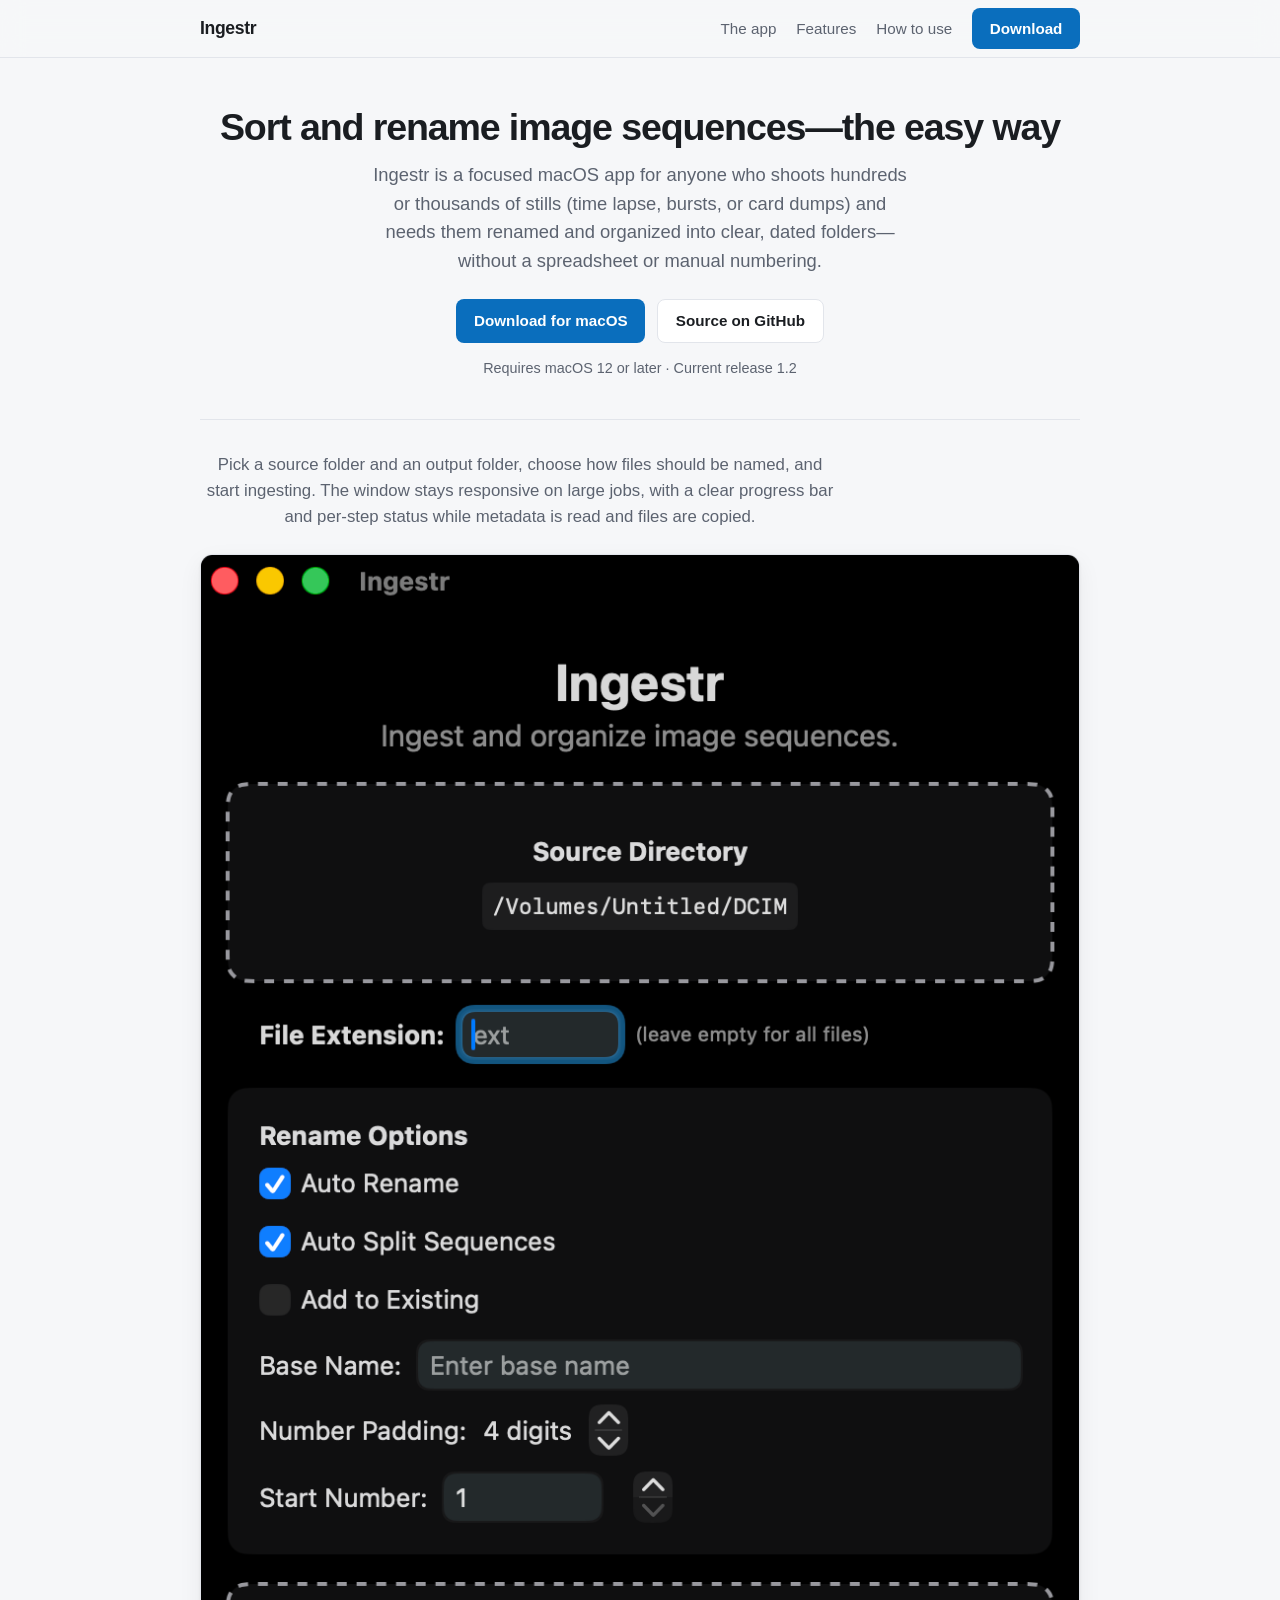
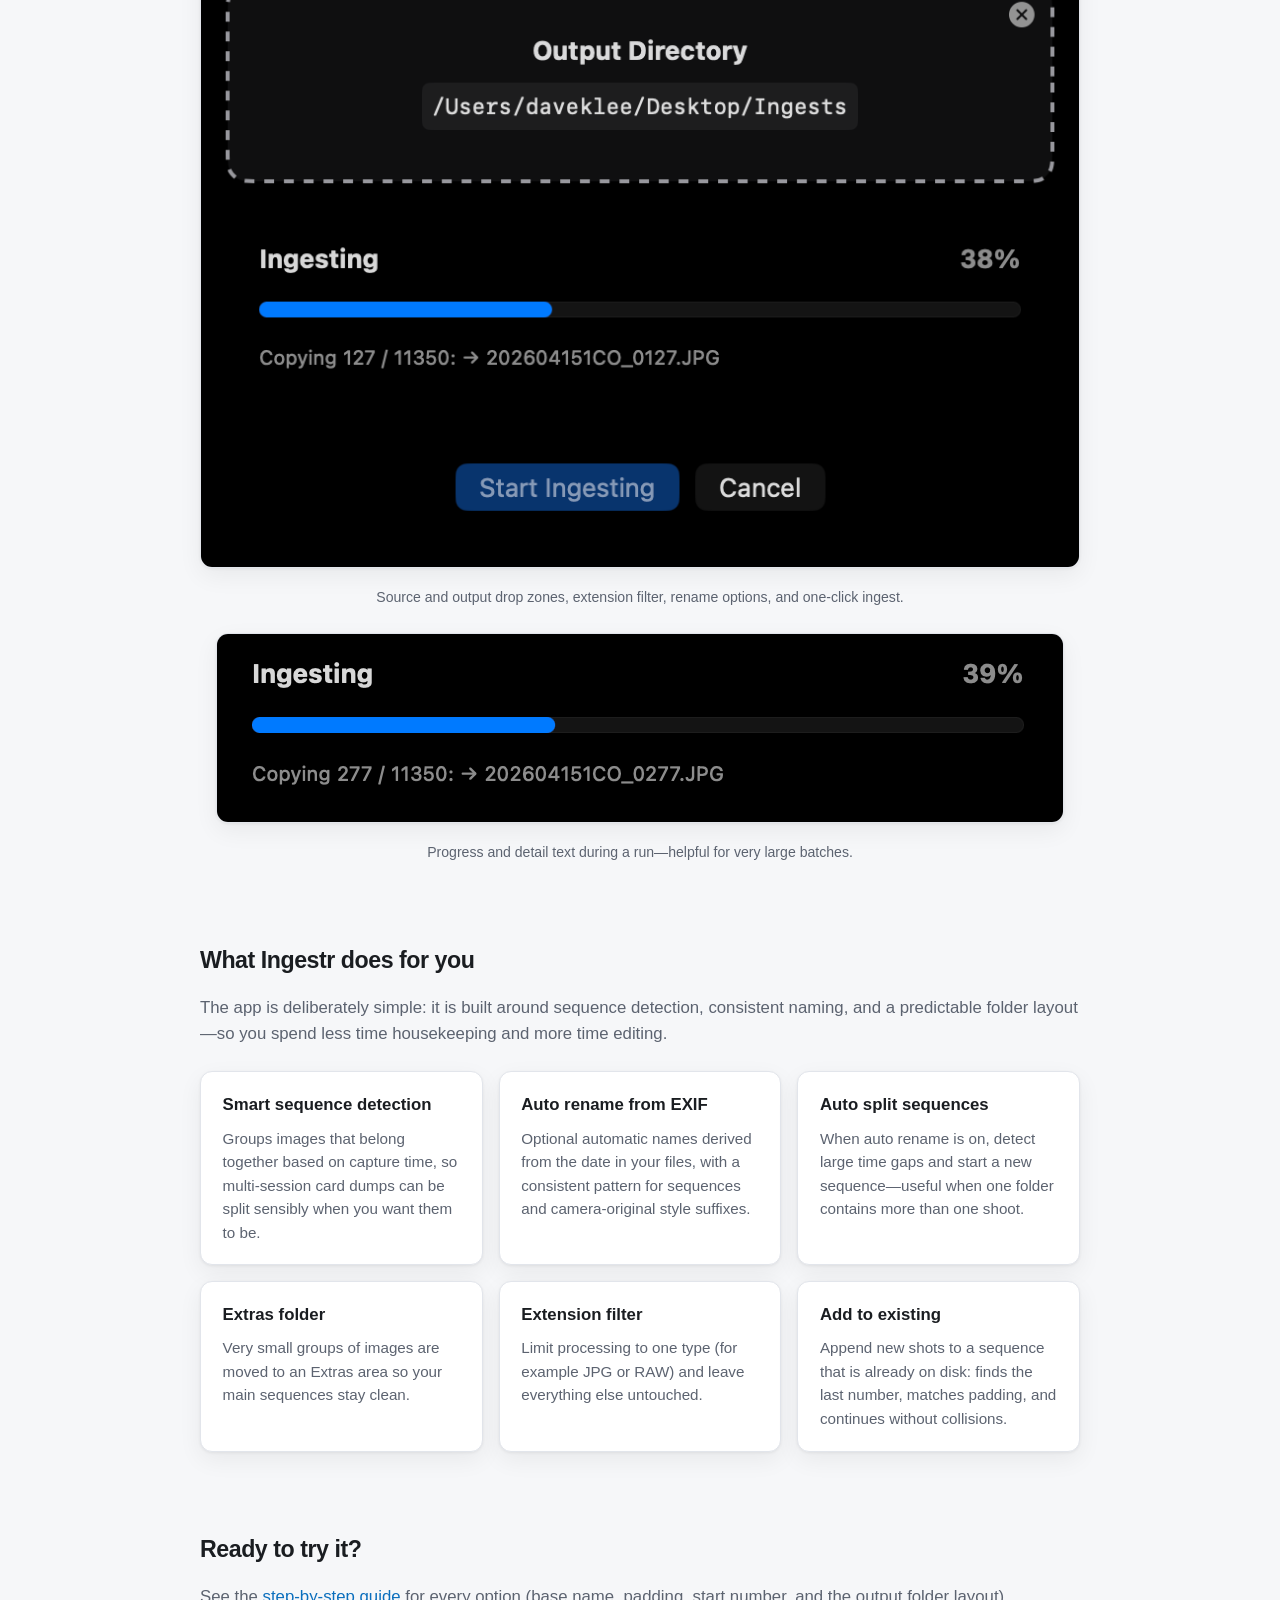
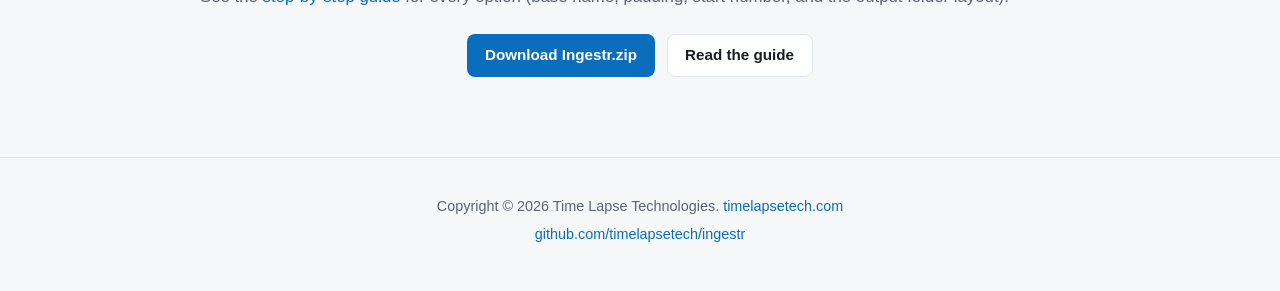
==== docs/index.html @ a0debff7 "Add marketing pages" ====
<!DOCTYPE html>
<html lang="en">
<head>
  <meta charset="utf-8">
  <meta name="viewport" content="width=device-width, initial-scale=1">
  <title>Ingestr — Rename and sort image sequences automatically</title>
  <meta name="description" content="Ingestr is a simple macOS app for photographers who shoot image sequences. Drag folders, set options, and ingest thousands of stills into dated, numbered folders with smart sequence detection.">
  <link rel="stylesheet" href="css/style.css">
</head>
<body>
  <header class="site-header">
    <div class="inner">
      <a class="brand" href="index.html">Ingestr</a>
      <nav class="nav-links" aria-label="Primary">
        <a href="#app">The app</a>
        <a href="#features">Features</a>
        <a href="guide.html">How to use</a>
        <a class="btn btn-primary" href="https://github.com/timelapsetech/ingestr/releases/latest/download/Ingestr.zip">Download</a>
      </nav>
    </div>
  </header>

  <main>
    <section class="hero">
      <div class="wrap">
        <h1>Sort and rename image sequences—the easy way</h1>
        <p class="tagline">
          Ingestr is a focused macOS app for anyone who shoots hundreds or thousands of stills (time lapse, bursts, or card dumps) and needs them renamed and organized into clear, dated folders—without a spreadsheet or manual numbering.
        </p>
        <div class="hero-cta">
          <a class="btn btn-primary" href="https://github.com/timelapsetech/ingestr/releases/latest/download/Ingestr.zip">Download for macOS</a>
          <a class="btn btn-secondary" href="https://github.com/timelapsetech/ingestr">Source on GitHub</a>
        </div>
        <p class="hero-meta">Requires macOS 12 or later · Current release 1.2</p>

        <div id="app" class="app-preview">
          <p class="lead app-preview-lead">
            Pick a source folder and an output folder, choose how files should be named, and start ingesting. The window stays responsive on large jobs, with a clear progress bar and per-step status while metadata is read and files are copied.
          </p>
          <figure class="figure">
            <img src="images/Ingestr_1_2_screenshot.png" alt="Ingestr main window showing source and output directories, file extension filter, rename options, and Start Ingesting button">
            <figcaption>Source and output drop zones, extension filter, rename options, and one-click ingest.</figcaption>
          </figure>
          <figure class="figure">
            <img src="images/Ingestr_1_2_progressbar.png" alt="Ingestr showing ingest progress with percentage and detail text">
            <figcaption>Progress and detail text during a run—helpful for very large batches.</figcaption>
          </figure>
        </div>
      </div>
    </section>

    <section id="features" aria-labelledby="features-heading">
      <div class="wrap">
        <h2 id="features-heading">What Ingestr does for you</h2>
        <p class="lead">
          The app is deliberately simple: it is built around sequence detection, consistent naming, and a predictable folder layout—so you spend less time housekeeping and more time editing.
        </p>
        <div class="grid">
          <article class="card">
            <h3>Smart sequence detection</h3>
            <p>Groups images that belong together based on capture time, so multi-session card dumps can be split sensibly when you want them to be.</p>
          </article>
          <article class="card">
            <h3>Auto rename from EXIF</h3>
            <p>Optional automatic names derived from the date in your files, with a consistent pattern for sequences and camera-original style suffixes.</p>
          </article>
          <article class="card">
            <h3>Auto split sequences</h3>
            <p>When auto rename is on, detect large time gaps and start a new sequence—useful when one folder contains more than one shoot.</p>
          </article>
          <article class="card">
            <h3>Extras folder</h3>
            <p>Very small groups of images are moved to an Extras area so your main sequences stay clean.</p>
          </article>
          <article class="card">
            <h3>Extension filter</h3>
            <p>Limit processing to one type (for example JPG or RAW) and leave everything else untouched.</p>
          </article>
          <article class="card">
            <h3>Add to existing</h3>
            <p>Append new shots to a sequence that is already on disk: finds the last number, matches padding, and continues without collisions.</p>
          </article>
        </div>
      </div>
    </section>

    <section aria-labelledby="cta-heading">
      <div class="wrap">
        <h2 id="cta-heading">Ready to try it?</h2>
        <p class="lead">
          See the <a href="guide.html">step-by-step guide</a> for every option (base name, padding, start number, and the output folder layout).
        </p>
        <div class="hero-cta">
          <a class="btn btn-primary" href="https://github.com/timelapsetech/ingestr/releases/latest/download/Ingestr.zip">Download Ingestr.zip</a>
          <a class="btn btn-secondary" href="guide.html">Read the guide</a>
        </div>
      </div>
    </section>
  </main>

  <footer class="site-footer">
    <div class="wrap">
      <p>Copyright © 2026 Time Lapse Technologies. <a href="https://timelapsetech.com">timelapsetech.com</a></p>
      <p><a href="https://github.com/timelapsetech/ingestr">github.com/timelapsetech/ingestr</a></p>
    </div>
  </footer>
</body>
</html>
---- docs/css/style.css ----
/* Ingestr — GitHub Pages marketing styles */

:root {
  --bg: #f6f7f9;
  --bg-elevated: #ffffff;
  --text: #1a1d21;
  --text-muted: #5c6370;
  --accent: #0a6ebd;
  --accent-hover: #085a9e;
  --border: #e2e5eb;
  --card-shadow: 0 1px 3px rgba(0, 0, 0, 0.06), 0 8px 24px rgba(0, 0, 0, 0.06);
  --radius: 12px;
  --max-width: 920px;
}

@media (prefers-color-scheme: dark) {
  :root {
    --bg: #0d0f12;
    --bg-elevated: #161a20;
    --text: #eef0f3;
    --text-muted: #9aa3af;
    --accent: #3b9ae8;
    --accent-hover: #6bb4f0;
    --border: #2a313c;
    --card-shadow: 0 1px 3px rgba(0, 0, 0, 0.4), 0 12px 32px rgba(0, 0, 0, 0.35);
  }
}

*,
*::before,
*::after {
  box-sizing: border-box;
}

html {
  scroll-behavior: smooth;
}

body {
  margin: 0;
  font-family: -apple-system, BlinkMacSystemFont, "Segoe UI", Roboto, "Helvetica Neue", Arial, sans-serif;
  font-size: 17px;
  line-height: 1.55;
  color: var(--text);
  background: var(--bg);
}

a {
  color: var(--accent);
  text-decoration: none;
}

a:hover {
  color: var(--accent-hover);
  text-decoration: underline;
}

.wrap {
  max-width: var(--max-width);
  margin: 0 auto;
  padding: 0 1.25rem;
}

/* Header */
.site-header {
  position: sticky;
  top: 0;
  z-index: 50;
  background: color-mix(in srgb, var(--bg) 88%, transparent);
  -webkit-backdrop-filter: blur(12px);
  backdrop-filter: blur(12px);
  border-bottom: 1px solid var(--border);
}

.site-header .inner {
  display: flex;
  align-items: center;
  justify-content: space-between;
  gap: 1rem;
  min-height: 3.25rem;
  max-width: var(--max-width);
  margin: 0 auto;
  padding: 0.5rem 1.25rem;
}

.brand {
  font-weight: 700;
  font-size: 1.1rem;
  letter-spacing: -0.02em;
  color: var(--text);
  text-decoration: none;
}

.brand:hover {
  text-decoration: none;
  color: var(--accent);
}

.nav-links {
  display: flex;
  flex-wrap: wrap;
  gap: 0.75rem 1.25rem;
  align-items: center;
  font-size: 0.95rem;
}

.nav-links a {
  color: var(--text-muted);
}

.nav-links a:hover {
  color: var(--text);
}

.btn {
  display: inline-flex;
  align-items: center;
  justify-content: center;
  padding: 0.55rem 1.1rem;
  font-size: 0.95rem;
  font-weight: 600;
  border-radius: 8px;
  border: none;
  cursor: pointer;
  text-decoration: none;
  transition: background 0.15s ease, color 0.15s ease;
}

.btn-primary {
  background: var(--accent);
  color: #fff !important;
}

.btn-primary:hover {
  background: var(--accent-hover);
  color: #fff !important;
  text-decoration: none;
}

.btn-secondary {
  background: var(--bg-elevated);
  color: var(--text) !important;
  border: 1px solid var(--border);
}

.btn-secondary:hover {
  text-decoration: none;
  filter: brightness(0.97);
}

@media (prefers-color-scheme: dark) {
  .btn-secondary:hover {
    filter: brightness(1.08);
  }
}

/* Hero */
.hero {
  padding: 3rem 0 2.5rem;
  text-align: center;
}

.hero h1 {
  margin: 0 0 0.75rem;
  font-size: clamp(1.85rem, 4.5vw, 2.35rem);
  font-weight: 800;
  letter-spacing: -0.03em;
  line-height: 1.15;
}

.hero .tagline {
  margin: 0 auto 1.5rem;
  max-width: 34rem;
  font-size: 1.15rem;
  color: var(--text-muted);
}

.hero-cta {
  display: flex;
  flex-wrap: wrap;
  gap: 0.75rem;
  justify-content: center;
  margin-bottom: 0.5rem;
}

.hero-meta {
  font-size: 0.9rem;
  color: var(--text-muted);
}

.app-preview {
  margin-top: 2.5rem;
  padding-top: 2rem;
  border-top: 1px solid var(--border);
  text-align: left;
}

.app-preview-lead {
  text-align: center;
  max-width: 40rem;
  margin-left: auto;
  margin-right: auto;
}

/* Sections */
section {
  padding: 2.5rem 0;
}

section h2 {
  margin: 0 0 1rem;
  font-size: 1.45rem;
  font-weight: 700;
  letter-spacing: -0.02em;
}

section h3 {
  margin: 1.5rem 0 0.5rem;
  font-size: 1.1rem;
  font-weight: 650;
}

.lead {
  margin: 0 0 1.5rem;
  color: var(--text-muted);
  font-size: 1.05rem;
}

/* Feature grid */
.grid {
  display: grid;
  gap: 1rem;
  grid-template-columns: repeat(auto-fill, minmax(260px, 1fr));
}

.card {
  background: var(--bg-elevated);
  border: 1px solid var(--border);
  border-radius: var(--radius);
  padding: 1.25rem 1.35rem;
  box-shadow: var(--card-shadow);
}

.card h3 {
  margin: 0 0 0.5rem;
  font-size: 1.05rem;
}

.card p {
  margin: 0;
  font-size: 0.95rem;
  color: var(--text-muted);
}

/* Figures */
.figure {
  margin: 1.5rem 0 0;
  text-align: center;
}

.figure img {
  max-width: 100%;
  height: auto;
  border-radius: var(--radius);
  border: 1px solid var(--border);
  box-shadow: var(--card-shadow);
}

.figure figcaption {
  margin-top: 0.65rem;
  font-size: 0.88rem;
  color: var(--text-muted);
}

/* Code / pre */
pre.structure {
  margin: 1rem 0 0;
  padding: 1rem 1.25rem;
  overflow-x: auto;
  font-size: 0.82rem;
  line-height: 1.45;
  background: var(--bg-elevated);
  border: 1px solid var(--border);
  border-radius: 8px;
  color: var(--text-muted);
}

/* Definition list for options */
.dl-options dt {
  margin-top: 1rem;
  font-weight: 650;
  color: var(--text);
}

.dl-options dt:first-child {
  margin-top: 0;
}

.dl-options dd {
  margin: 0.35rem 0 0;
  padding: 0;
  color: var(--text-muted);
}

.steps {
  margin: 0;
  padding-left: 1.25rem;
}

.steps li {
  margin-bottom: 0.5rem;
  color: var(--text-muted);
}

.steps strong {
  color: var(--text);
}

.note {
  margin-top: 1.25rem;
  padding: 1rem 1.15rem;
  font-size: 0.92rem;
  color: var(--text-muted);
  background: color-mix(in srgb, var(--accent) 8%, var(--bg-elevated));
  border: 1px solid color-mix(in srgb, var(--accent) 22%, var(--border));
  border-radius: 8px;
}

/* Footer */
.site-footer {
  margin-top: 2rem;
  padding: 2rem 0 2.5rem;
  border-top: 1px solid var(--border);
  font-size: 0.9rem;
  color: var(--text-muted);
  text-align: center;
}

.site-footer p {
  margin: 0.35rem 0;
}

/* Guide page */
.page-title {
  padding: 2rem 0 0.5rem;
}

.page-title h1 {
  margin: 0;
  font-size: 1.75rem;
  font-weight: 800;
  letter-spacing: -0.02em;
}

.breadcrumb {
  margin-bottom: 0.35rem;
  font-size: 0.9rem;
}

.breadcrumb a {
  color: var(--text-muted);
}

.article {
  padding-bottom: 2rem;
}

.article section:first-of-type h2 {
  margin-top: 0;
}
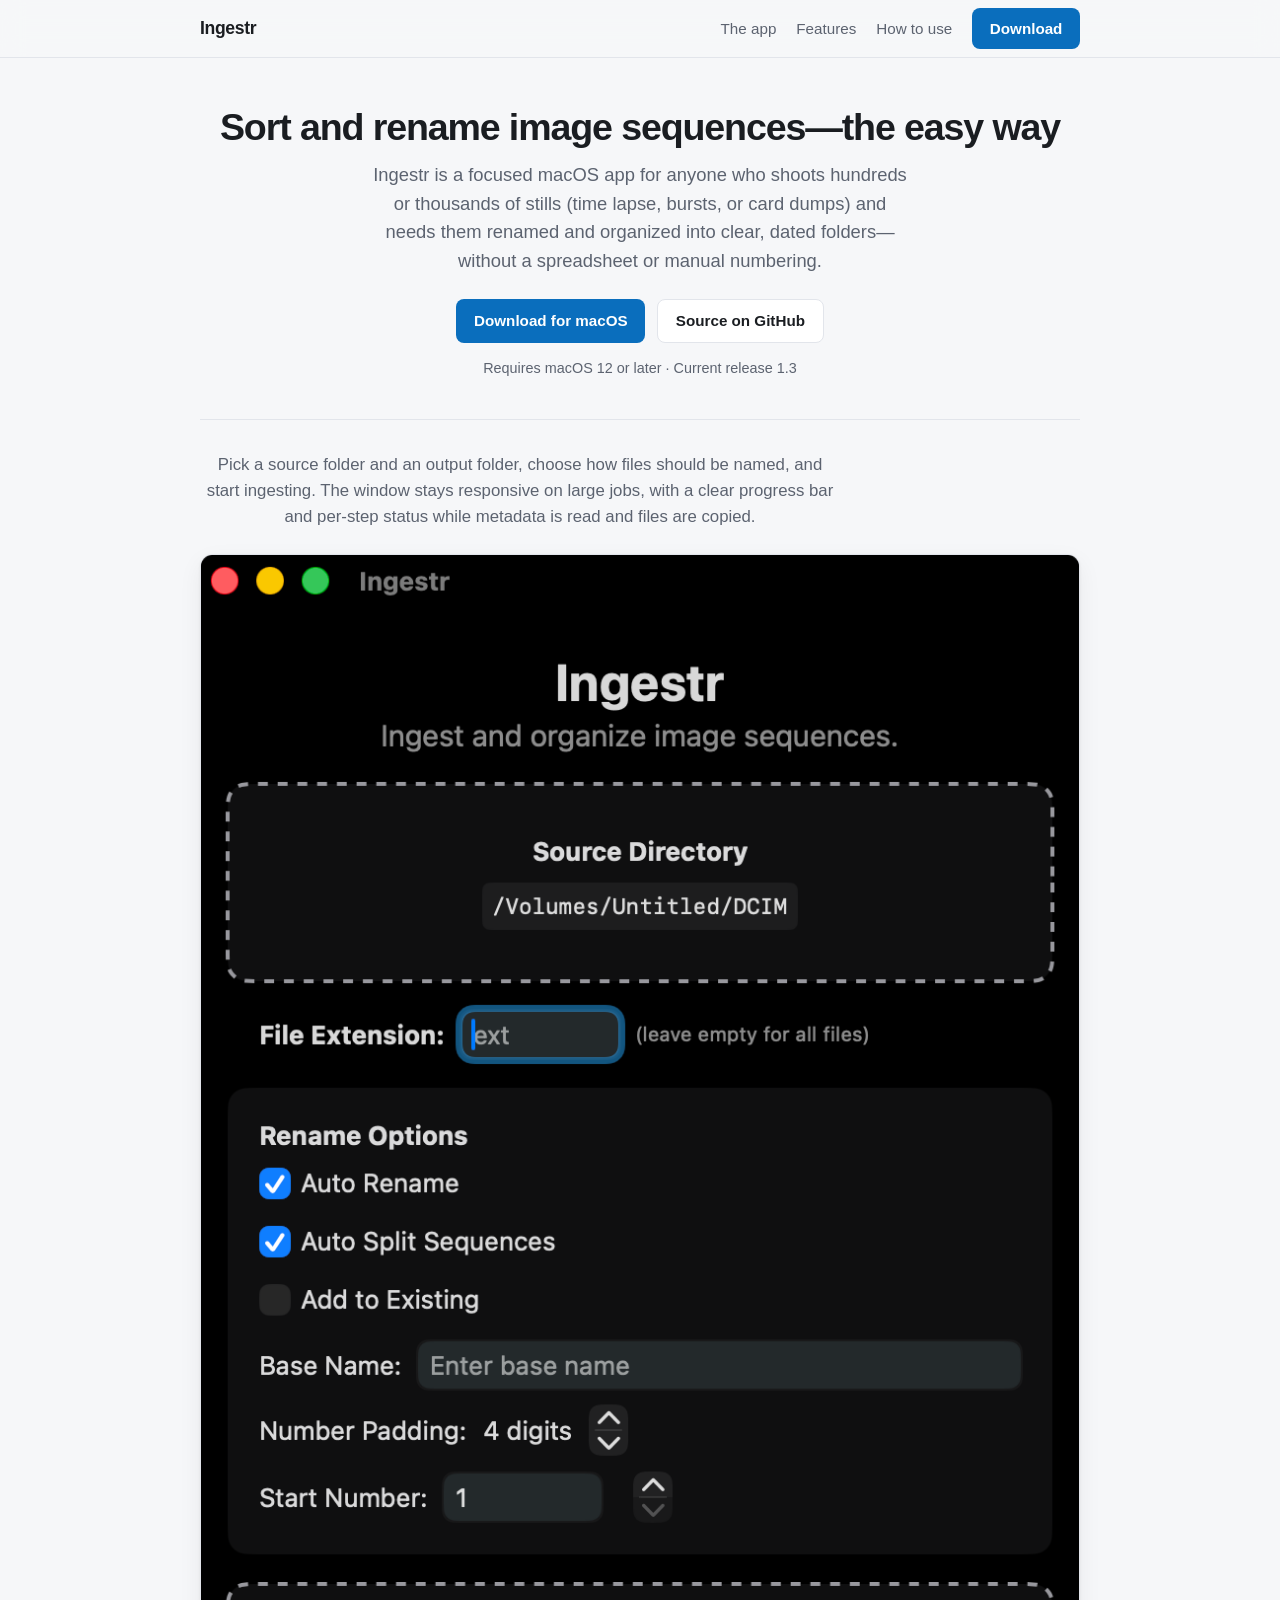
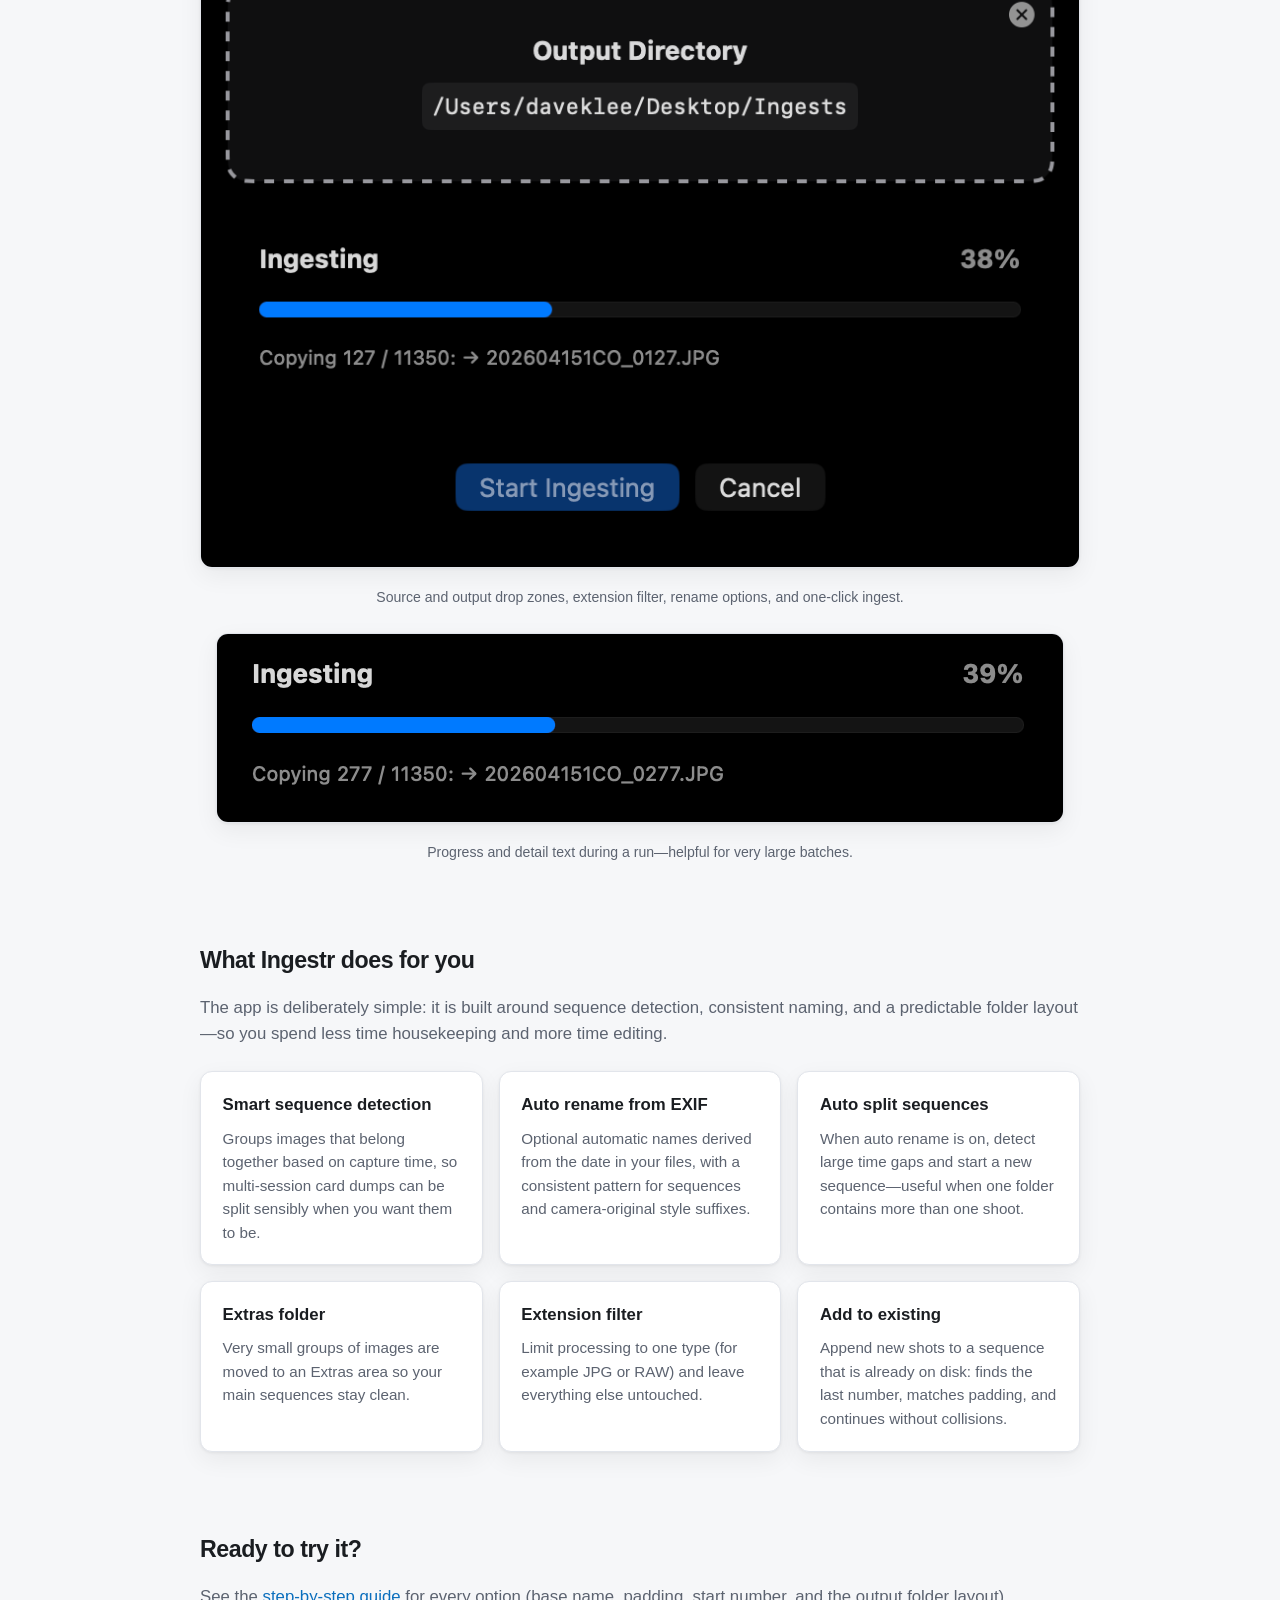
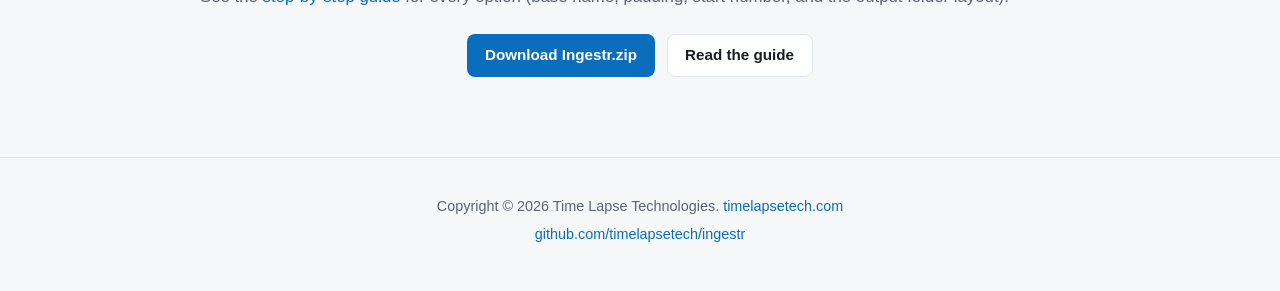
==== commit 056f3b21: "Update to version 1.3: Introduced copy verification options (None, Full, Size only) for enhanced fil" ====
--- a/docs/index.html
+++ b/docs/index.html
@@ -31,7 +31,7 @@
           <a class="btn btn-primary" href="https://github.com/timelapsetech/ingestr/releases/latest/download/Ingestr.zip">Download for macOS</a>
           <a class="btn btn-secondary" href="https://github.com/timelapsetech/ingestr">Source on GitHub</a>
         </div>
-        <p class="hero-meta">Requires macOS 12 or later · Current release 1.2</p>
+        <p class="hero-meta">Requires macOS 12 or later · Current release 1.3</p>
 
         <div id="app" class="app-preview">
           <p class="lead app-preview-lead">
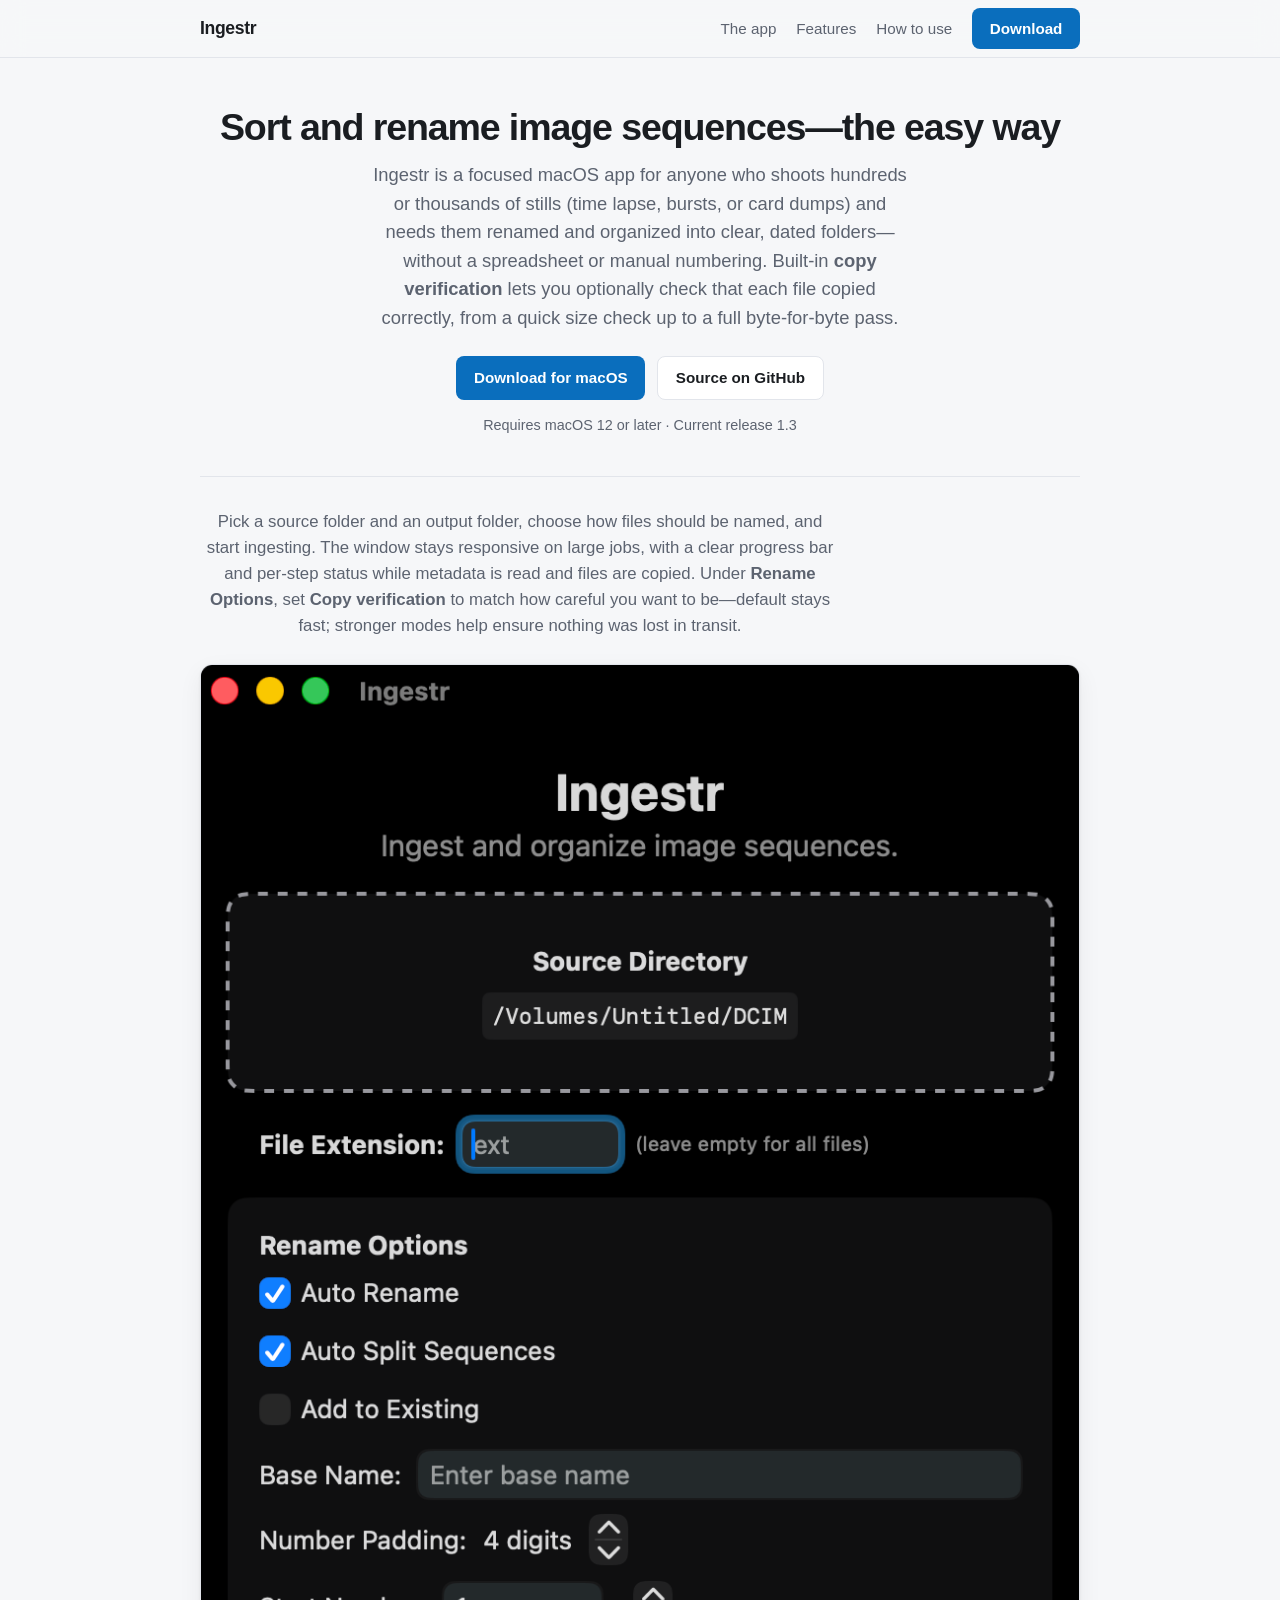
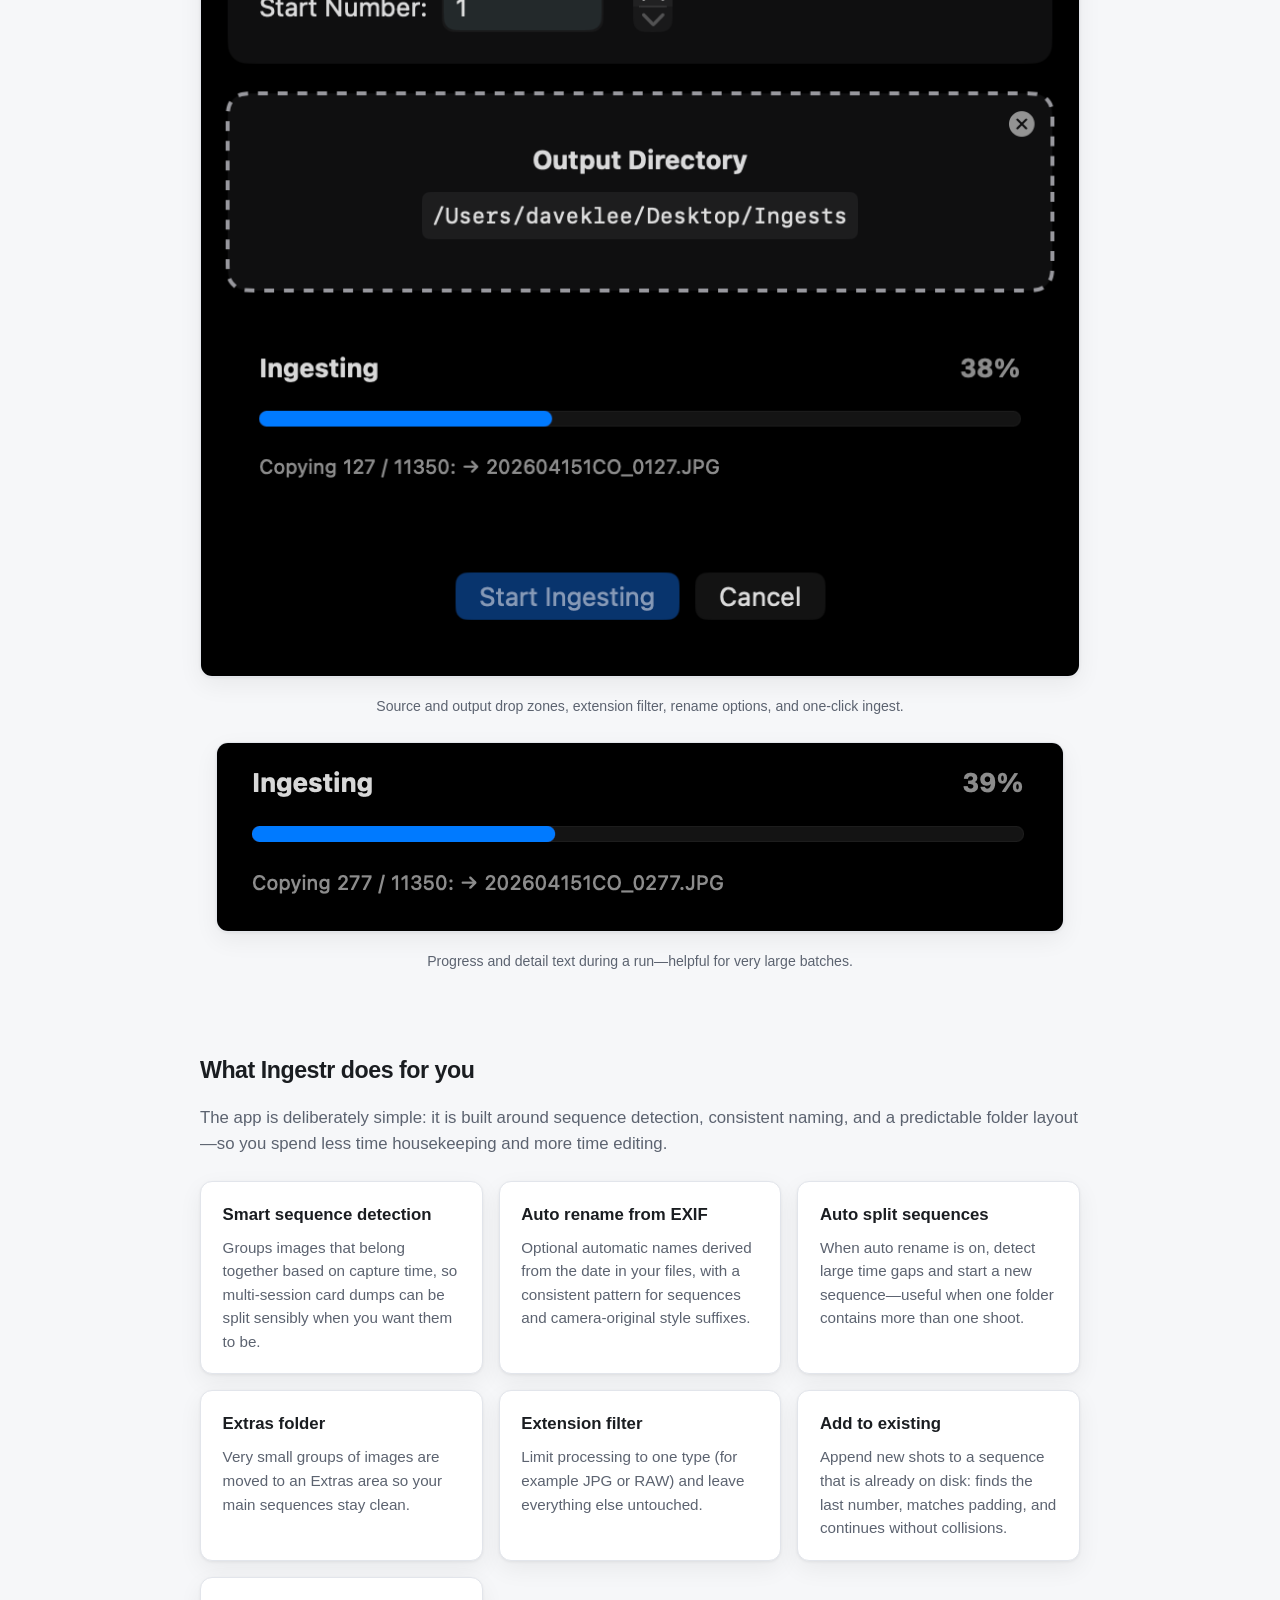
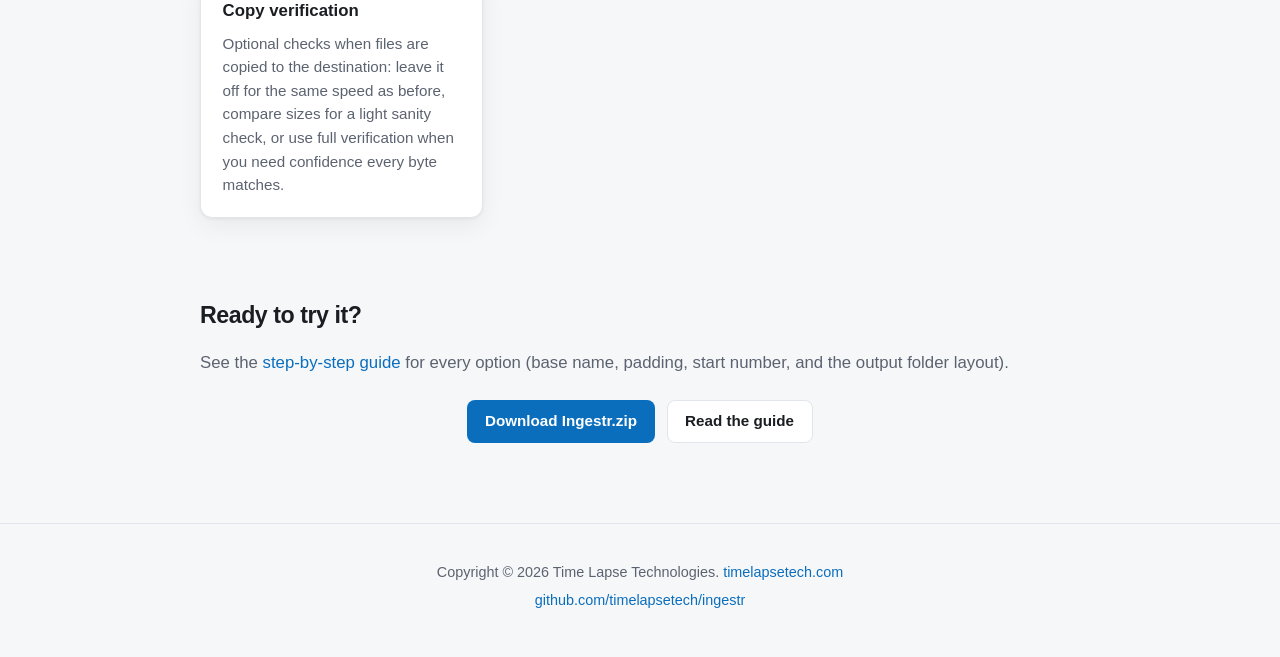
==== commit 410d6464: "Update marketing pages to reflect verification" ====
--- a/docs/index.html
+++ b/docs/index.html
@@ -4,7 +4,7 @@
   <meta charset="utf-8">
   <meta name="viewport" content="width=device-width, initial-scale=1">
   <title>Ingestr — Rename and sort image sequences automatically</title>
-  <meta name="description" content="Ingestr is a simple macOS app for photographers who shoot image sequences. Drag folders, set options, and ingest thousands of stills into dated, numbered folders with smart sequence detection.">
+  <meta name="description" content="Ingestr is a simple macOS app for photographers who shoot image sequences. Drag folders, set options, and ingest thousands of stills into dated, numbered folders—with optional copy verification so you can trust every file landed correctly.">
   <link rel="stylesheet" href="css/style.css">
 </head>
 <body>
@@ -25,7 +25,7 @@
       <div class="wrap">
         <h1>Sort and rename image sequences—the easy way</h1>
         <p class="tagline">
-          Ingestr is a focused macOS app for anyone who shoots hundreds or thousands of stills (time lapse, bursts, or card dumps) and needs them renamed and organized into clear, dated folders—without a spreadsheet or manual numbering.
+          Ingestr is a focused macOS app for anyone who shoots hundreds or thousands of stills (time lapse, bursts, or card dumps) and needs them renamed and organized into clear, dated folders—without a spreadsheet or manual numbering. Built-in <strong>copy verification</strong> lets you optionally check that each file copied correctly, from a quick size check up to a full byte-for-byte pass.
         </p>
         <div class="hero-cta">
           <a class="btn btn-primary" href="https://github.com/timelapsetech/ingestr/releases/latest/download/Ingestr.zip">Download for macOS</a>
@@ -35,7 +35,7 @@
 
         <div id="app" class="app-preview">
           <p class="lead app-preview-lead">
-            Pick a source folder and an output folder, choose how files should be named, and start ingesting. The window stays responsive on large jobs, with a clear progress bar and per-step status while metadata is read and files are copied.
+            Pick a source folder and an output folder, choose how files should be named, and start ingesting. The window stays responsive on large jobs, with a clear progress bar and per-step status while metadata is read and files are copied. Under <strong>Rename Options</strong>, set <strong>Copy verification</strong> to match how careful you want to be—default stays fast; stronger modes help ensure nothing was lost in transit.
           </p>
           <figure class="figure">
             <img src="images/Ingestr_1_2_screenshot.png" alt="Ingestr main window showing source and output directories, file extension filter, rename options, and Start Ingesting button">
@@ -80,6 +80,10 @@
             <h3>Add to existing</h3>
             <p>Append new shots to a sequence that is already on disk: finds the last number, matches padding, and continues without collisions.</p>
           </article>
+          <article class="card">
+            <h3>Copy verification</h3>
+            <p>Optional checks when files are copied to the destination: leave it off for the same speed as before, compare sizes for a light sanity check, or use full verification when you need confidence every byte matches.</p>
+          </article>
         </div>
       </div>
     </section>
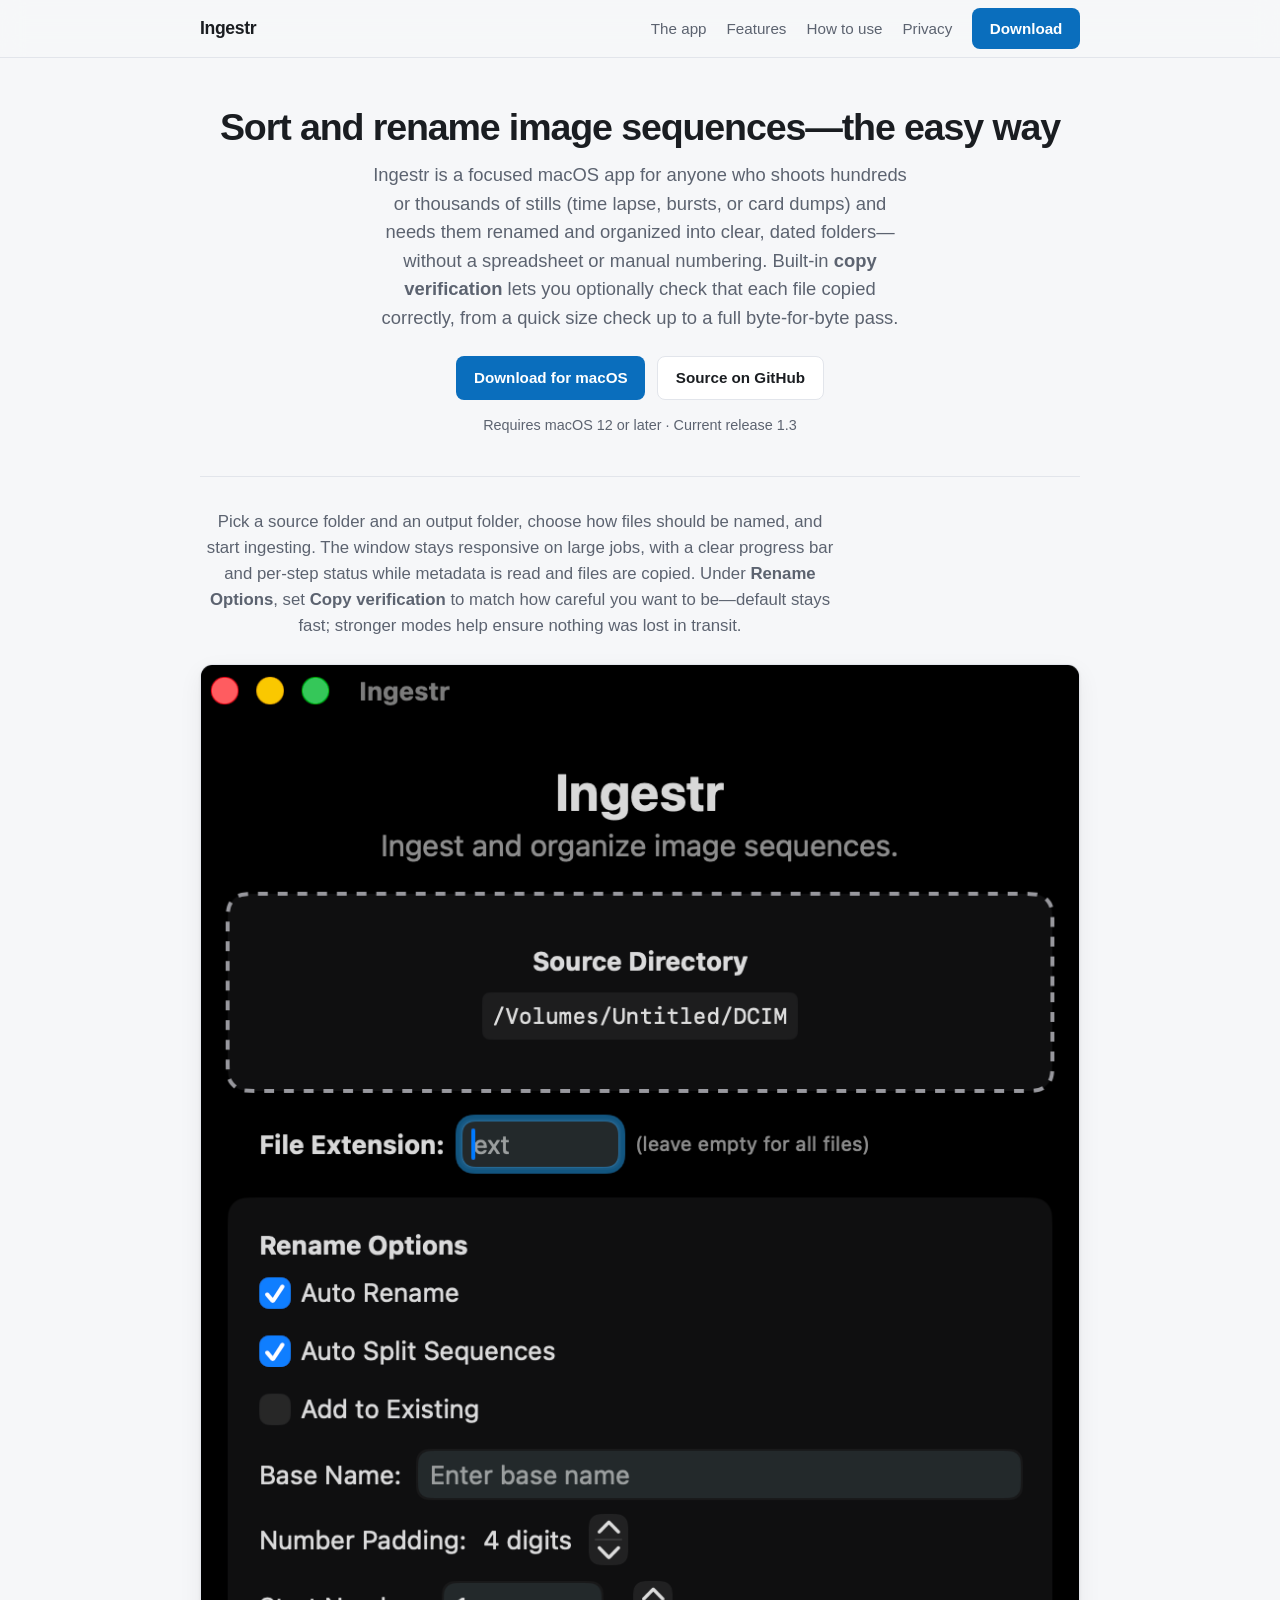
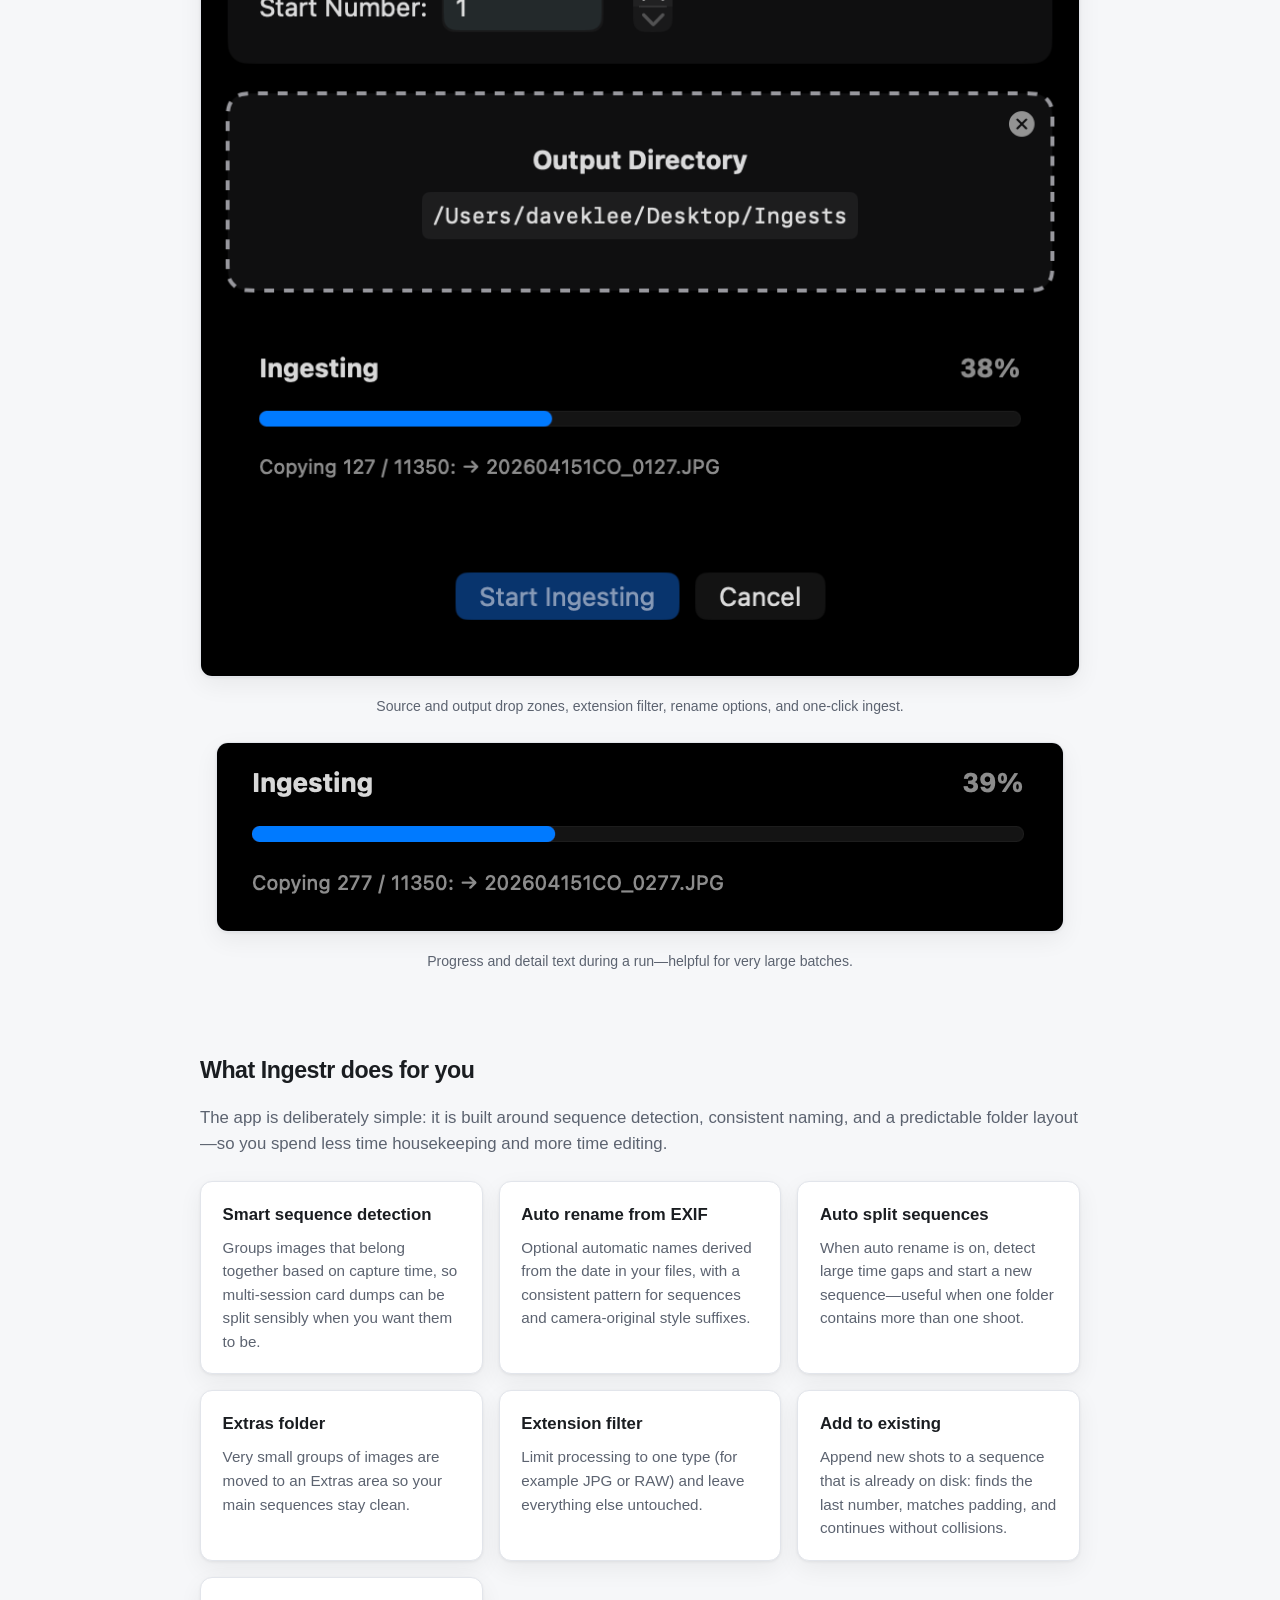
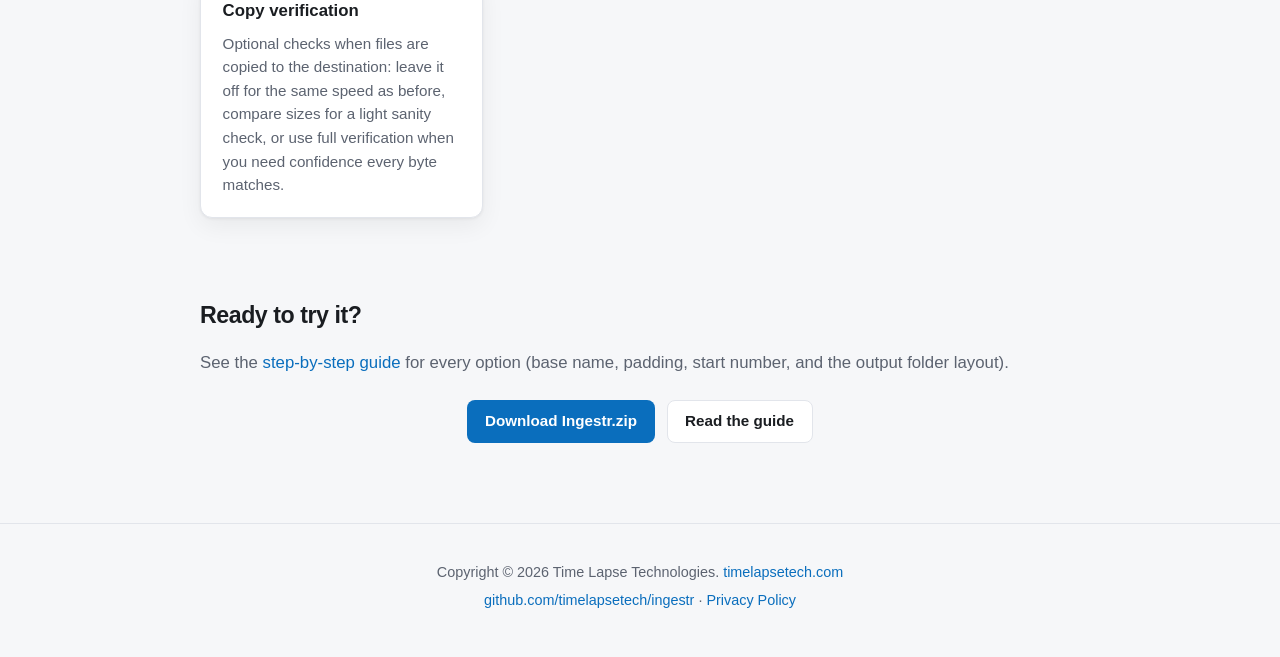
==== commit 3aa20dc5: "Add app store screens and privacy policy" ====
--- a/docs/index.html
+++ b/docs/index.html
@@ -15,6 +15,7 @@
         <a href="#app">The app</a>
         <a href="#features">Features</a>
         <a href="guide.html">How to use</a>
+        <a href="privacy.html">Privacy</a>
         <a class="btn btn-primary" href="https://github.com/timelapsetech/ingestr/releases/latest/download/Ingestr.zip">Download</a>
       </nav>
     </div>
@@ -105,7 +106,7 @@
   <footer class="site-footer">
     <div class="wrap">
       <p>Copyright © 2026 Time Lapse Technologies. <a href="https://timelapsetech.com">timelapsetech.com</a></p>
-      <p><a href="https://github.com/timelapsetech/ingestr">github.com/timelapsetech/ingestr</a></p>
+      <p><a href="https://github.com/timelapsetech/ingestr">github.com/timelapsetech/ingestr</a> · <a href="privacy.html">Privacy Policy</a></p>
     </div>
   </footer>
 </body>
--- a/docs/css/style.css
+++ b/docs/css/style.css
@@ -368,3 +368,48 @@
 .article section:first-of-type h2 {
   margin-top: 0;
 }
+
+/* Legal / privacy */
+.legal section {
+  padding: 1.25rem 0;
+}
+
+.legal h2 {
+  font-size: 1.2rem;
+  margin-bottom: 0.65rem;
+}
+
+.legal-meta {
+  margin: 0.35rem 0 0;
+  font-size: 0.92rem;
+  color: var(--text-muted);
+}
+
+.legal-list {
+  margin: 0.75rem 0 0;
+  padding-left: 1.35rem;
+  color: var(--text-muted);
+}
+
+.legal-list li {
+  margin-bottom: 0.45rem;
+}
+
+.legal-contact {
+  margin-top: 0.75rem;
+  padding: 1rem 1.15rem;
+  background: var(--bg-elevated);
+  border: 1px solid var(--border);
+  border-radius: 8px;
+  line-height: 1.6;
+}
+
+.legal-disclaimer {
+  margin-top: 2rem;
+  padding: 1rem 1.15rem;
+  font-size: 0.9rem;
+  color: var(--text-muted);
+  background: color-mix(in srgb, var(--text-muted) 6%, var(--bg-elevated));
+  border: 1px solid var(--border);
+  border-radius: 8px;
+}
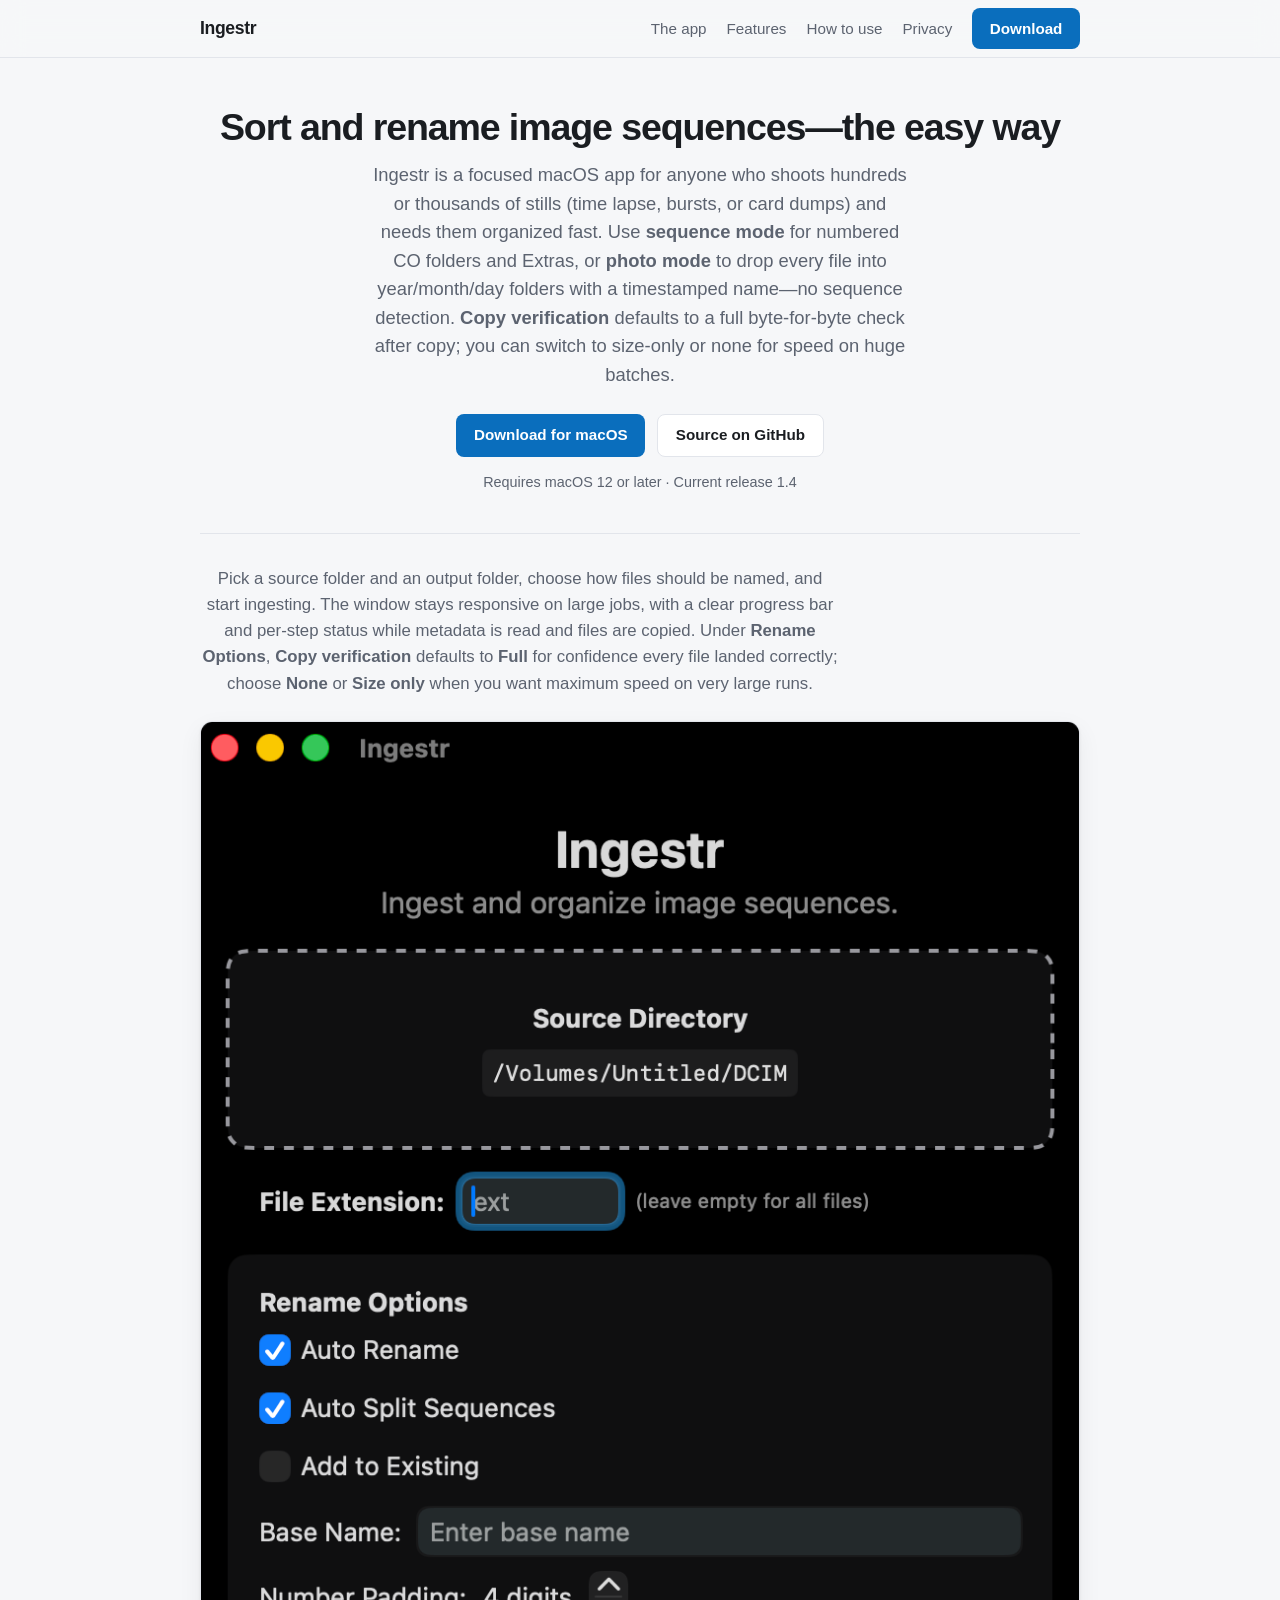
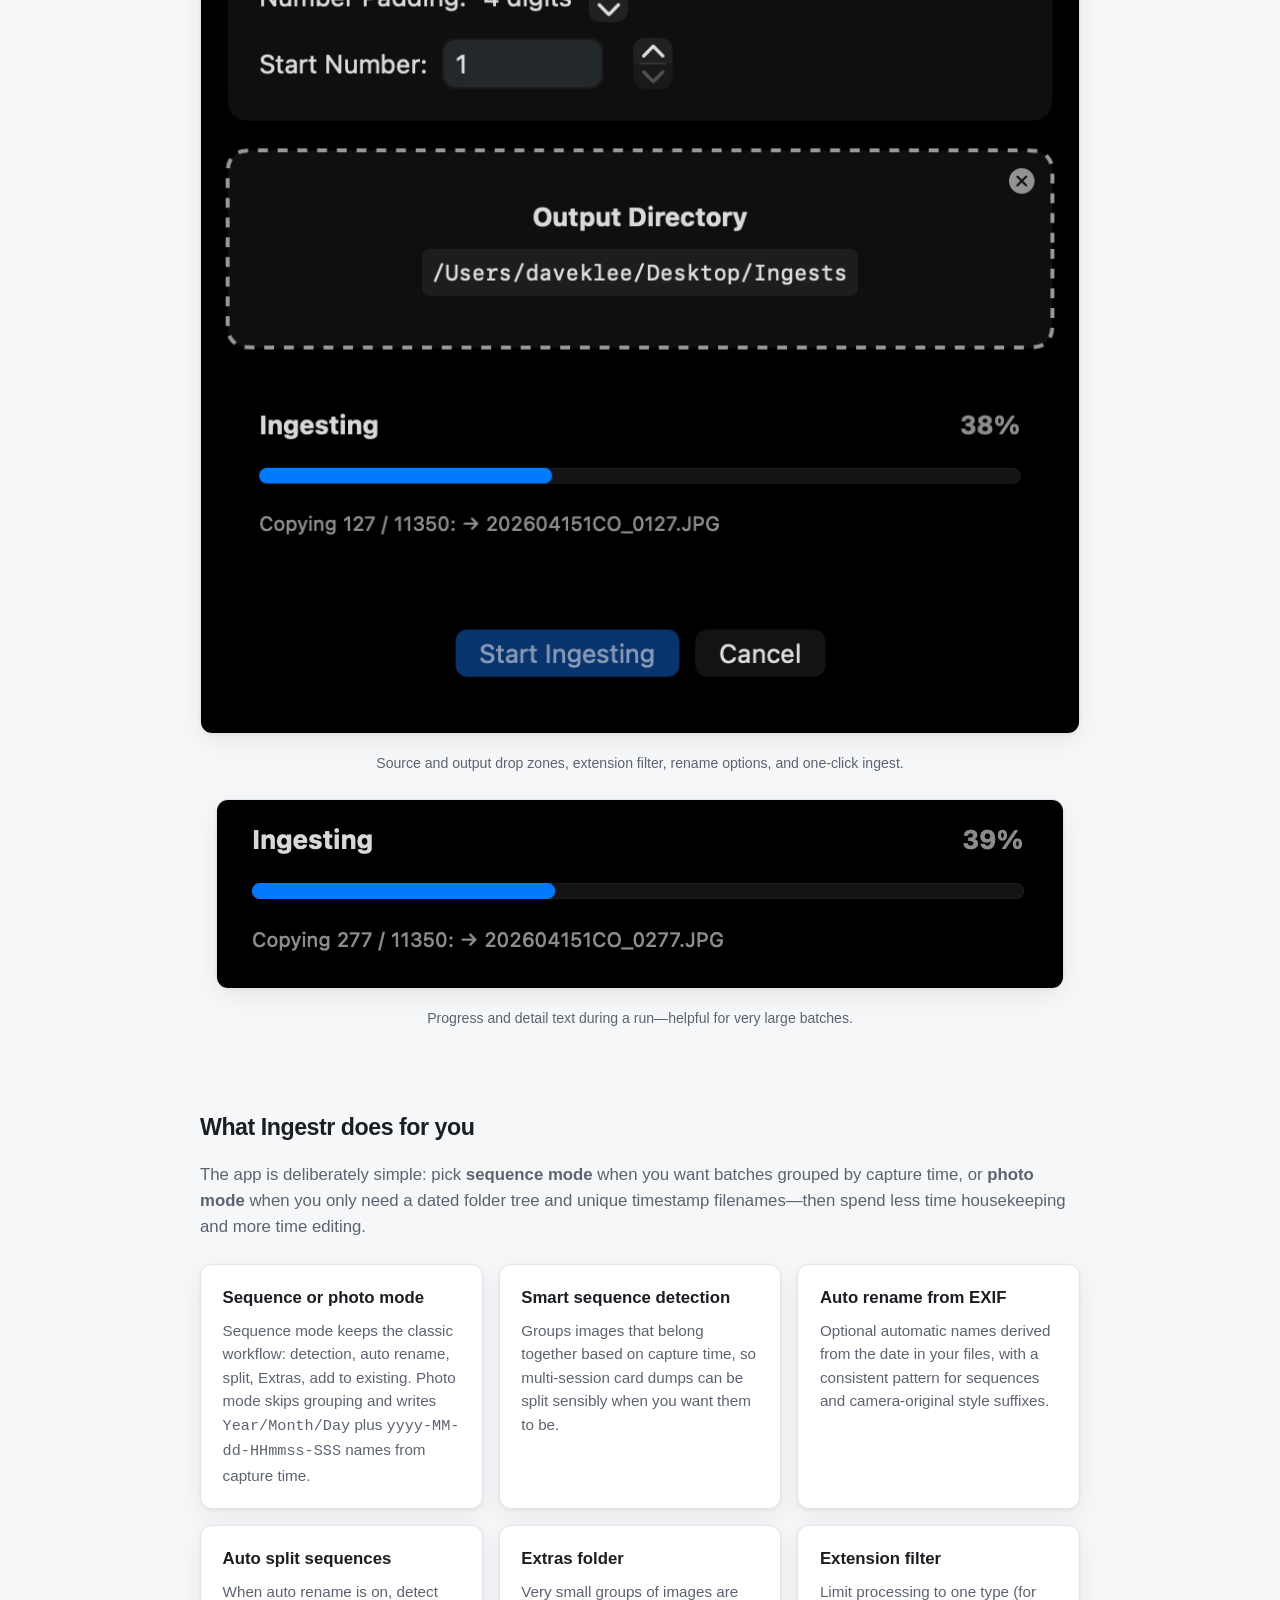
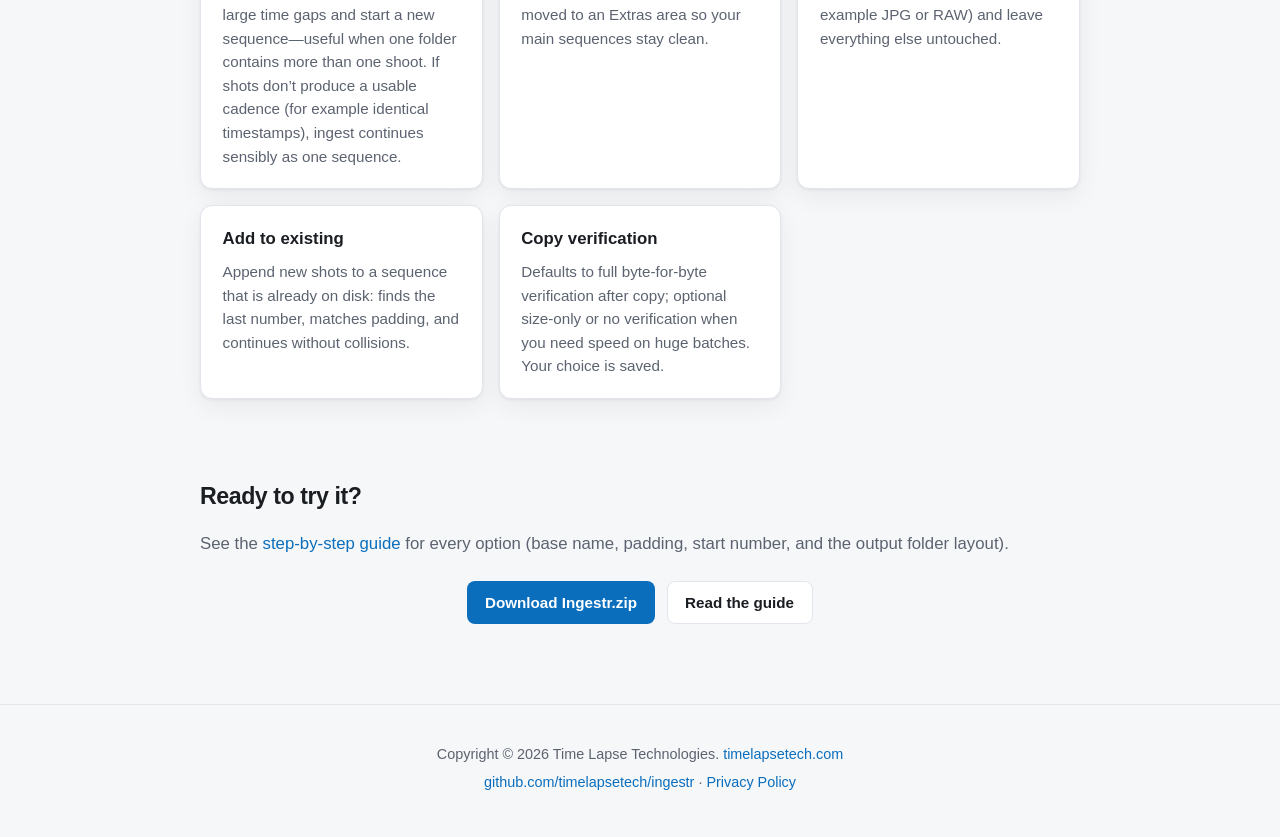
==== commit 0a85c0fd: "Photo mode added, version 1.4" ====
--- a/docs/index.html
+++ b/docs/index.html
@@ -4,7 +4,7 @@
   <meta charset="utf-8">
   <meta name="viewport" content="width=device-width, initial-scale=1">
   <title>Ingestr — Rename and sort image sequences automatically</title>
-  <meta name="description" content="Ingestr is a simple macOS app for photographers who shoot image sequences. Drag folders, set options, and ingest thousands of stills into dated, numbered folders—with optional copy verification so you can trust every file landed correctly.">
+  <meta name="description" content="Ingestr is a simple macOS app for photographers who shoot image sequences or card dumps. Drag folders, choose sequence mode or photo-by-date mode, and ingest thousands of stills—with copy verification that defaults to a full byte-for-byte check (optional lighter modes for speed).">
   <link rel="stylesheet" href="css/style.css">
 </head>
 <body>
@@ -26,17 +26,17 @@
       <div class="wrap">
         <h1>Sort and rename image sequences—the easy way</h1>
         <p class="tagline">
-          Ingestr is a focused macOS app for anyone who shoots hundreds or thousands of stills (time lapse, bursts, or card dumps) and needs them renamed and organized into clear, dated folders—without a spreadsheet or manual numbering. Built-in <strong>copy verification</strong> lets you optionally check that each file copied correctly, from a quick size check up to a full byte-for-byte pass.
+          Ingestr is a focused macOS app for anyone who shoots hundreds or thousands of stills (time lapse, bursts, or card dumps) and needs them organized fast. Use <strong>sequence mode</strong> for numbered CO folders and Extras, or <strong>photo mode</strong> to drop every file into year/month/day folders with a timestamped name—no sequence detection. <strong>Copy verification</strong> defaults to a full byte-for-byte check after copy; you can switch to size-only or none for speed on huge batches.
         </p>
         <div class="hero-cta">
           <a class="btn btn-primary" href="https://github.com/timelapsetech/ingestr/releases/latest/download/Ingestr.zip">Download for macOS</a>
           <a class="btn btn-secondary" href="https://github.com/timelapsetech/ingestr">Source on GitHub</a>
         </div>
-        <p class="hero-meta">Requires macOS 12 or later · Current release 1.3</p>
+        <p class="hero-meta">Requires macOS 12 or later · Current release 1.4</p>
 
         <div id="app" class="app-preview">
           <p class="lead app-preview-lead">
-            Pick a source folder and an output folder, choose how files should be named, and start ingesting. The window stays responsive on large jobs, with a clear progress bar and per-step status while metadata is read and files are copied. Under <strong>Rename Options</strong>, set <strong>Copy verification</strong> to match how careful you want to be—default stays fast; stronger modes help ensure nothing was lost in transit.
+            Pick a source folder and an output folder, choose how files should be named, and start ingesting. The window stays responsive on large jobs, with a clear progress bar and per-step status while metadata is read and files are copied. Under <strong>Rename Options</strong>, <strong>Copy verification</strong> defaults to <strong>Full</strong> for confidence every file landed correctly; choose <strong>None</strong> or <strong>Size only</strong> when you want maximum speed on very large runs.
           </p>
           <figure class="figure">
             <img src="images/Ingestr_1_2_screenshot.png" alt="Ingestr main window showing source and output directories, file extension filter, rename options, and Start Ingesting button">
@@ -54,9 +54,13 @@
       <div class="wrap">
         <h2 id="features-heading">What Ingestr does for you</h2>
         <p class="lead">
-          The app is deliberately simple: it is built around sequence detection, consistent naming, and a predictable folder layout—so you spend less time housekeeping and more time editing.
+          The app is deliberately simple: pick <strong>sequence mode</strong> when you want batches grouped by capture time, or <strong>photo mode</strong> when you only need a dated folder tree and unique timestamp filenames—then spend less time housekeeping and more time editing.
         </p>
         <div class="grid">
+          <article class="card">
+            <h3>Sequence or photo mode</h3>
+            <p>Sequence mode keeps the classic workflow: detection, auto rename, split, Extras, add to existing. Photo mode skips grouping and writes <code>Year/Month/Day</code> plus <code>yyyy-MM-dd-HHmmss-SSS</code> names from capture time.</p>
+          </article>
           <article class="card">
             <h3>Smart sequence detection</h3>
             <p>Groups images that belong together based on capture time, so multi-session card dumps can be split sensibly when you want them to be.</p>
@@ -67,7 +71,7 @@
           </article>
           <article class="card">
             <h3>Auto split sequences</h3>
-            <p>When auto rename is on, detect large time gaps and start a new sequence—useful when one folder contains more than one shoot.</p>
+            <p>When auto rename is on, detect large time gaps and start a new sequence—useful when one folder contains more than one shoot. If shots don’t produce a usable cadence (for example identical timestamps), ingest continues sensibly as one sequence.</p>
           </article>
           <article class="card">
             <h3>Extras folder</h3>
@@ -83,7 +87,7 @@
           </article>
           <article class="card">
             <h3>Copy verification</h3>
-            <p>Optional checks when files are copied to the destination: leave it off for the same speed as before, compare sizes for a light sanity check, or use full verification when you need confidence every byte matches.</p>
+            <p>Defaults to full byte-for-byte verification after copy; optional size-only or no verification when you need speed on huge batches. Your choice is saved.</p>
           </article>
         </div>
       </div>
--- a/docs/css/style.css
+++ b/docs/css/style.css
@@ -302,6 +302,14 @@
   color: var(--text-muted);
 }
 
+.dl-options dd p {
+  margin: 0 0 0.65rem;
+}
+
+.dl-options dd p:last-child {
+  margin-bottom: 0;
+}
+
 .steps {
   margin: 0;
   padding-left: 1.25rem;
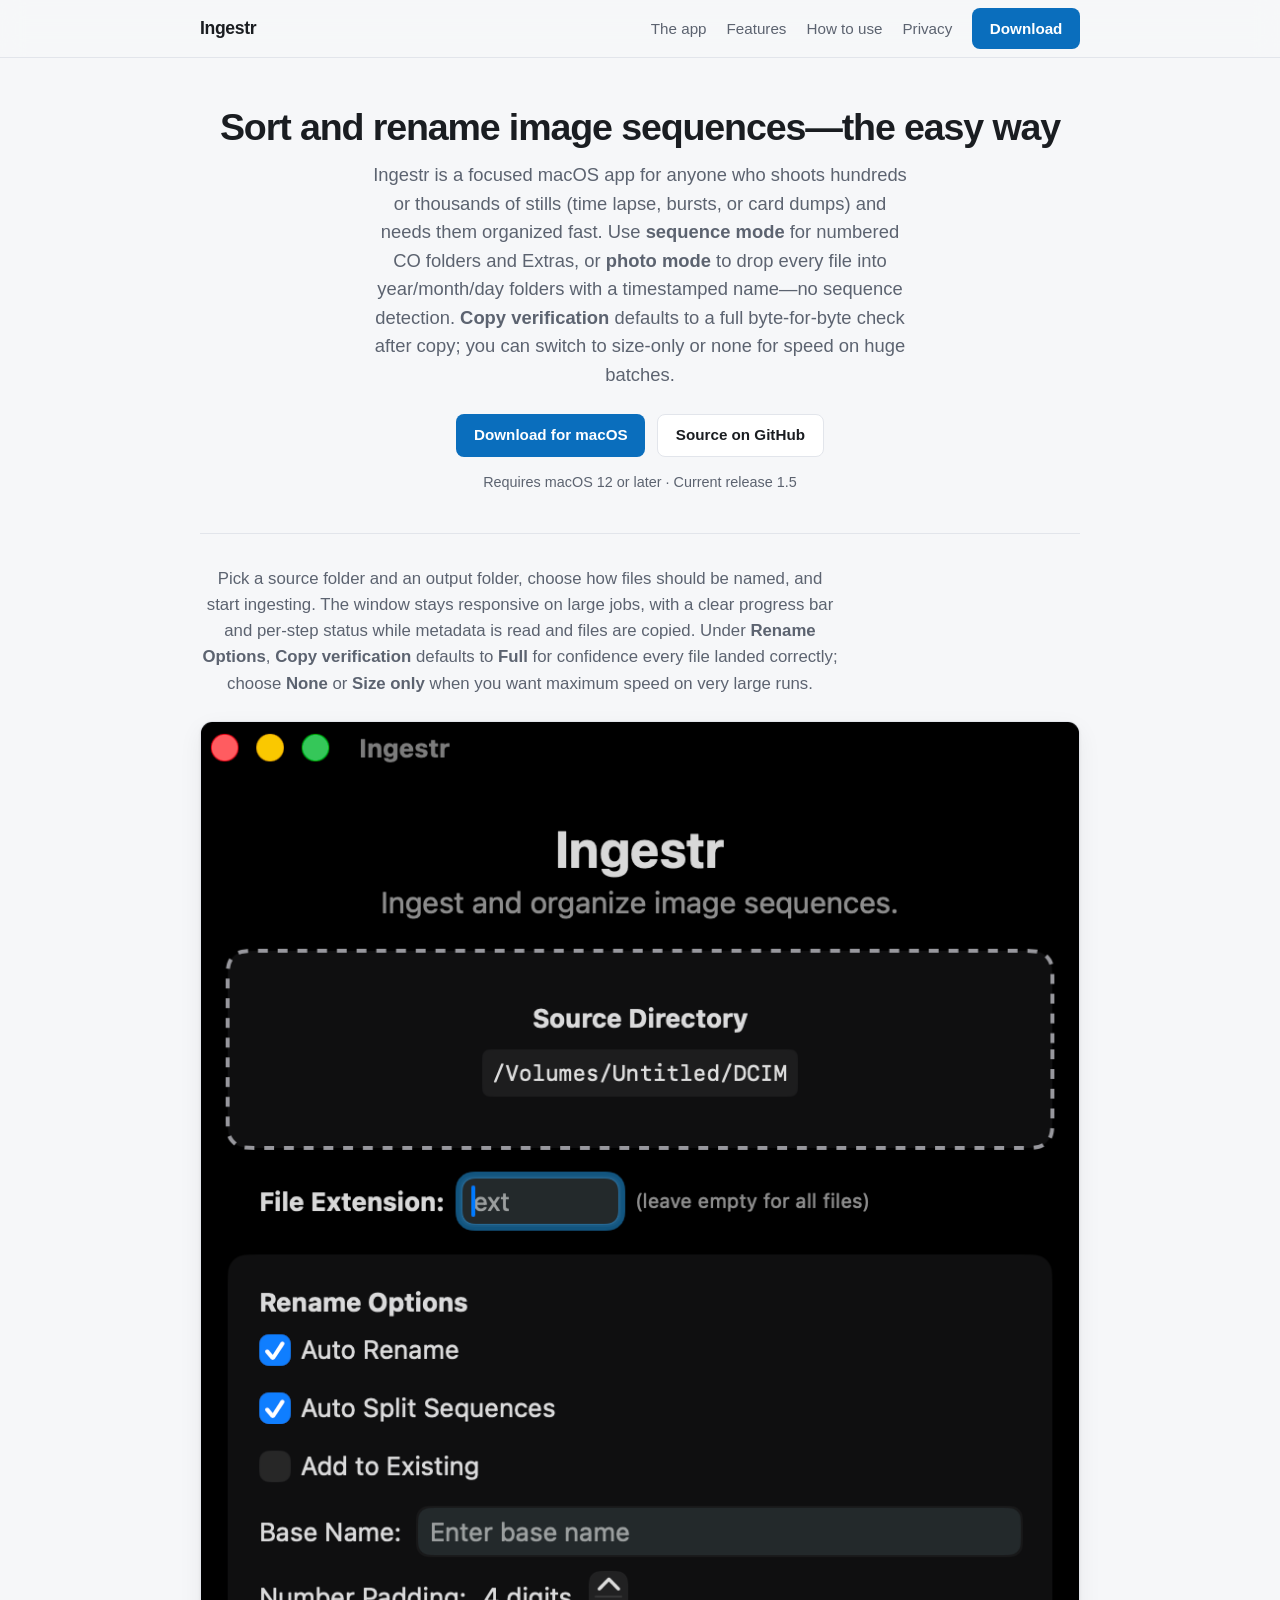
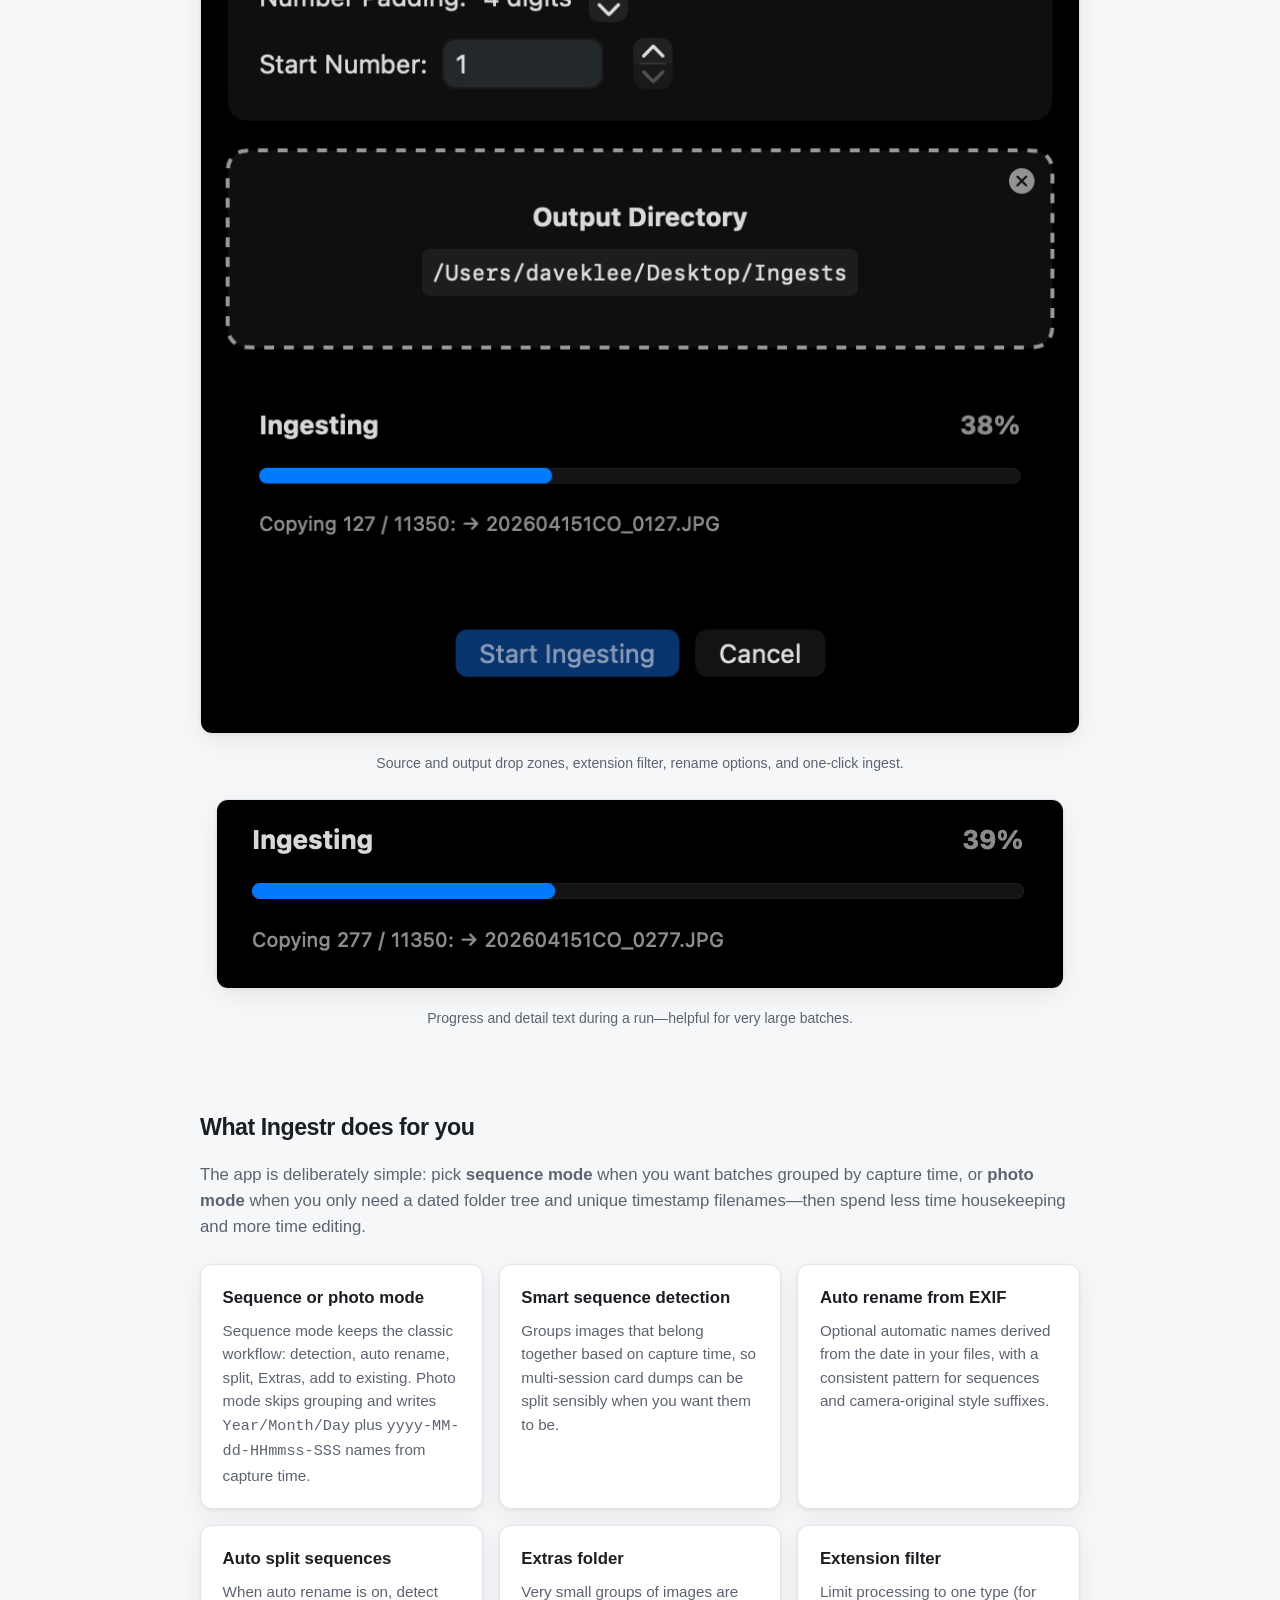
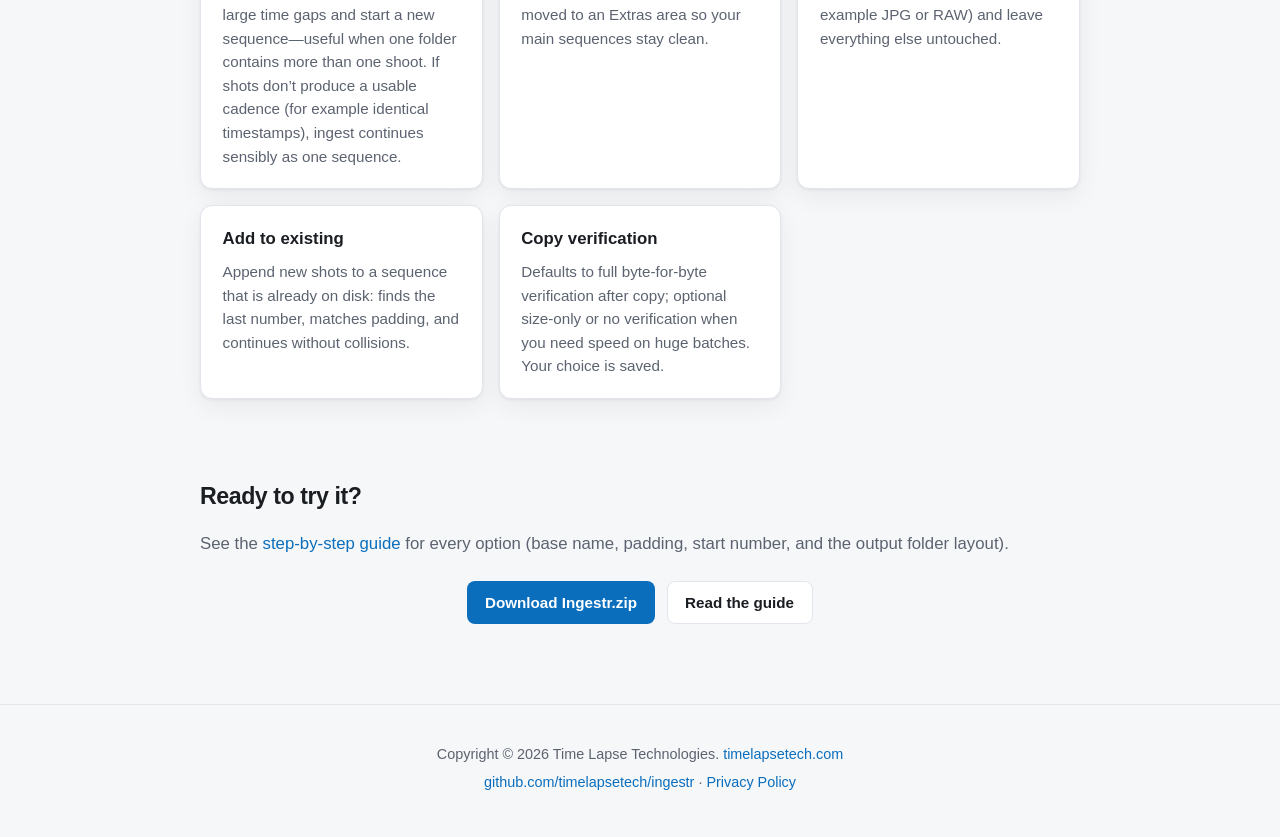
==== commit 909d40c8: "Release 1.5: fix sequence ingest, sandbox output access, and copy metadata. Per-shoot auto-split gro" ====
--- a/docs/index.html
+++ b/docs/index.html
@@ -32,7 +32,7 @@
           <a class="btn btn-primary" href="https://github.com/timelapsetech/ingestr/releases/latest/download/Ingestr.zip">Download for macOS</a>
           <a class="btn btn-secondary" href="https://github.com/timelapsetech/ingestr">Source on GitHub</a>
         </div>
-        <p class="hero-meta">Requires macOS 12 or later · Current release 1.4</p>
+        <p class="hero-meta">Requires macOS 12 or later · Current release 1.5</p>
 
         <div id="app" class="app-preview">
           <p class="lead app-preview-lead">
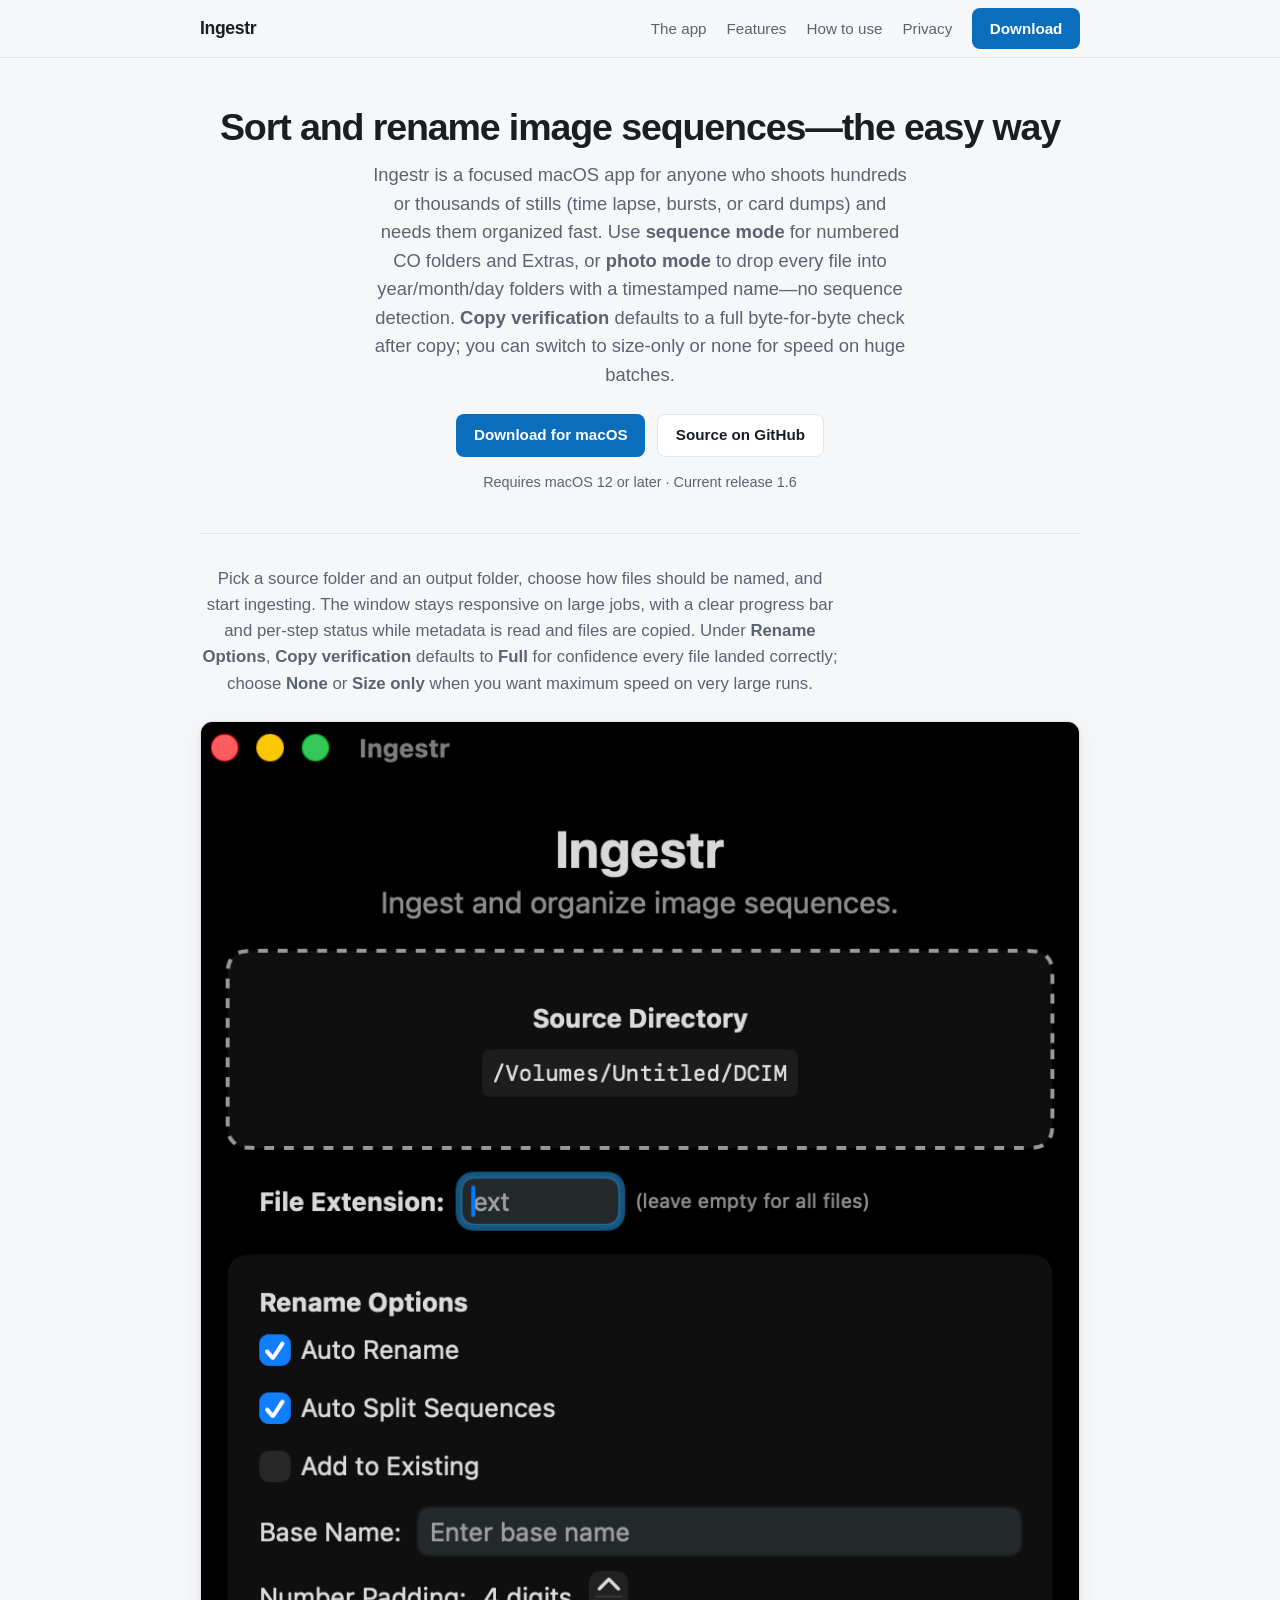
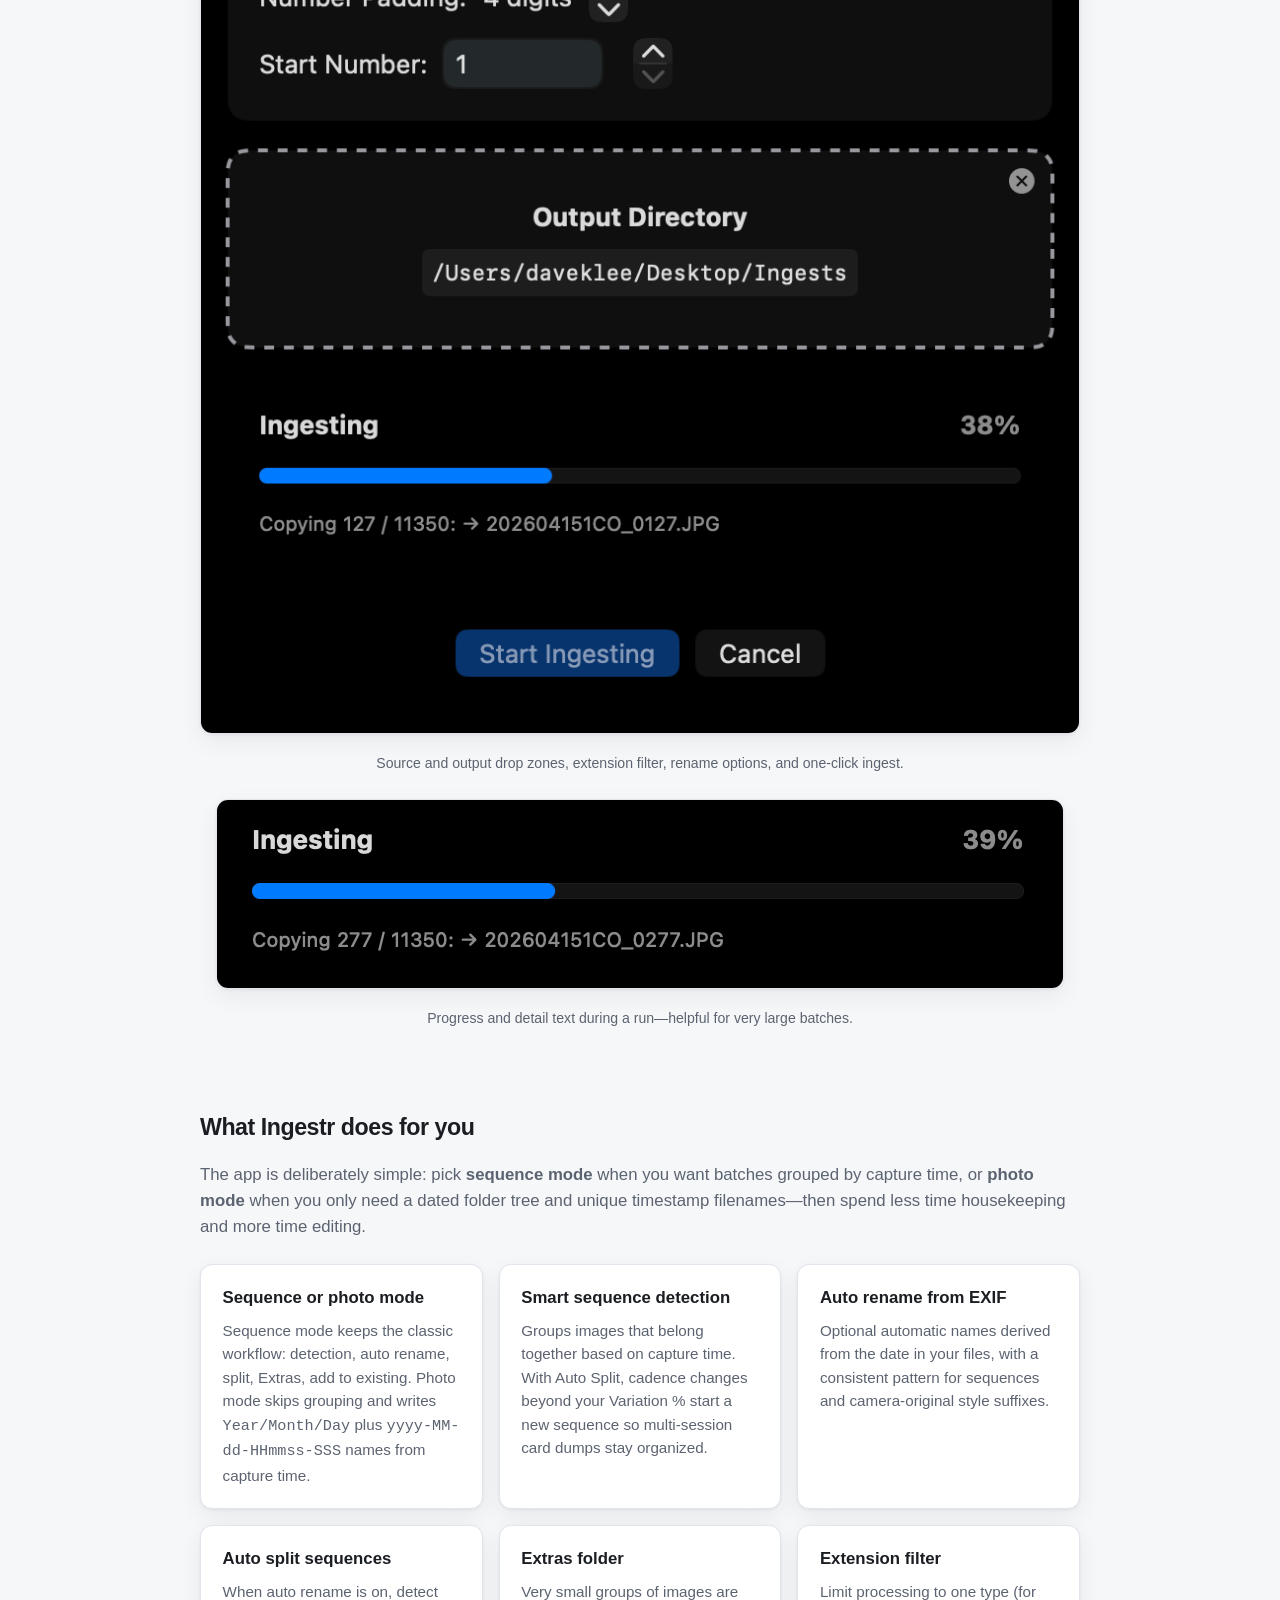
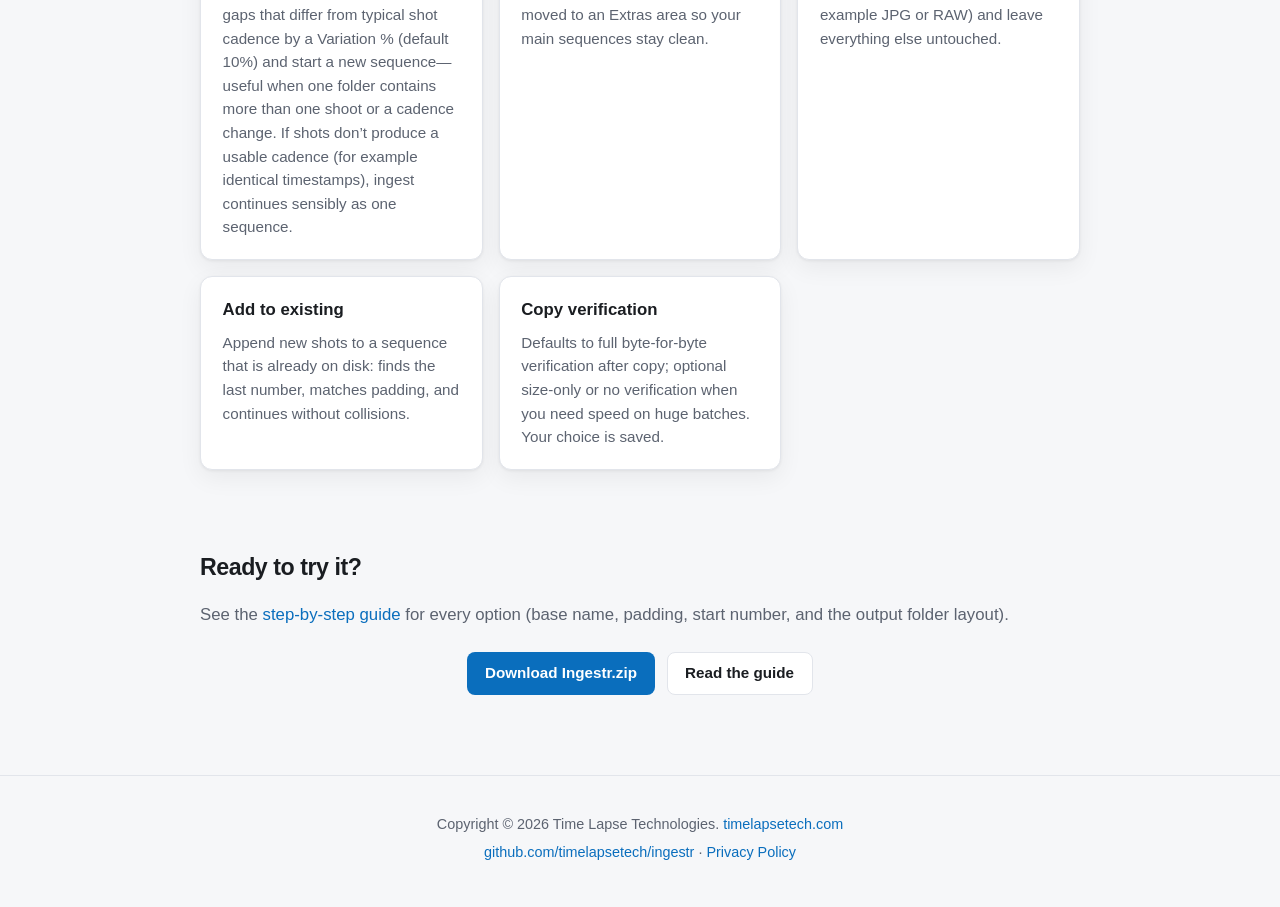
==== commit bf7a377c: "Releaase 1.6 with configurable variation percent to split sequences" ====
--- a/docs/index.html
+++ b/docs/index.html
@@ -32,7 +32,7 @@
           <a class="btn btn-primary" href="https://github.com/timelapsetech/ingestr/releases/latest/download/Ingestr.zip">Download for macOS</a>
           <a class="btn btn-secondary" href="https://github.com/timelapsetech/ingestr">Source on GitHub</a>
         </div>
-        <p class="hero-meta">Requires macOS 12 or later · Current release 1.5</p>
+        <p class="hero-meta">Requires macOS 12 or later · Current release 1.6</p>
 
         <div id="app" class="app-preview">
           <p class="lead app-preview-lead">
@@ -63,7 +63,7 @@
           </article>
           <article class="card">
             <h3>Smart sequence detection</h3>
-            <p>Groups images that belong together based on capture time, so multi-session card dumps can be split sensibly when you want them to be.</p>
+            <p>Groups images that belong together based on capture time. With Auto Split, cadence changes beyond your Variation % start a new sequence so multi-session card dumps stay organized.</p>
           </article>
           <article class="card">
             <h3>Auto rename from EXIF</h3>
@@ -71,7 +71,7 @@
           </article>
           <article class="card">
             <h3>Auto split sequences</h3>
-            <p>When auto rename is on, detect large time gaps and start a new sequence—useful when one folder contains more than one shoot. If shots don’t produce a usable cadence (for example identical timestamps), ingest continues sensibly as one sequence.</p>
+            <p>When auto rename is on, detect gaps that differ from typical shot cadence by a Variation % (default 10%) and start a new sequence—useful when one folder contains more than one shoot or a cadence change. If shots don’t produce a usable cadence (for example identical timestamps), ingest continues sensibly as one sequence.</p>
           </article>
           <article class="card">
             <h3>Extras folder</h3>
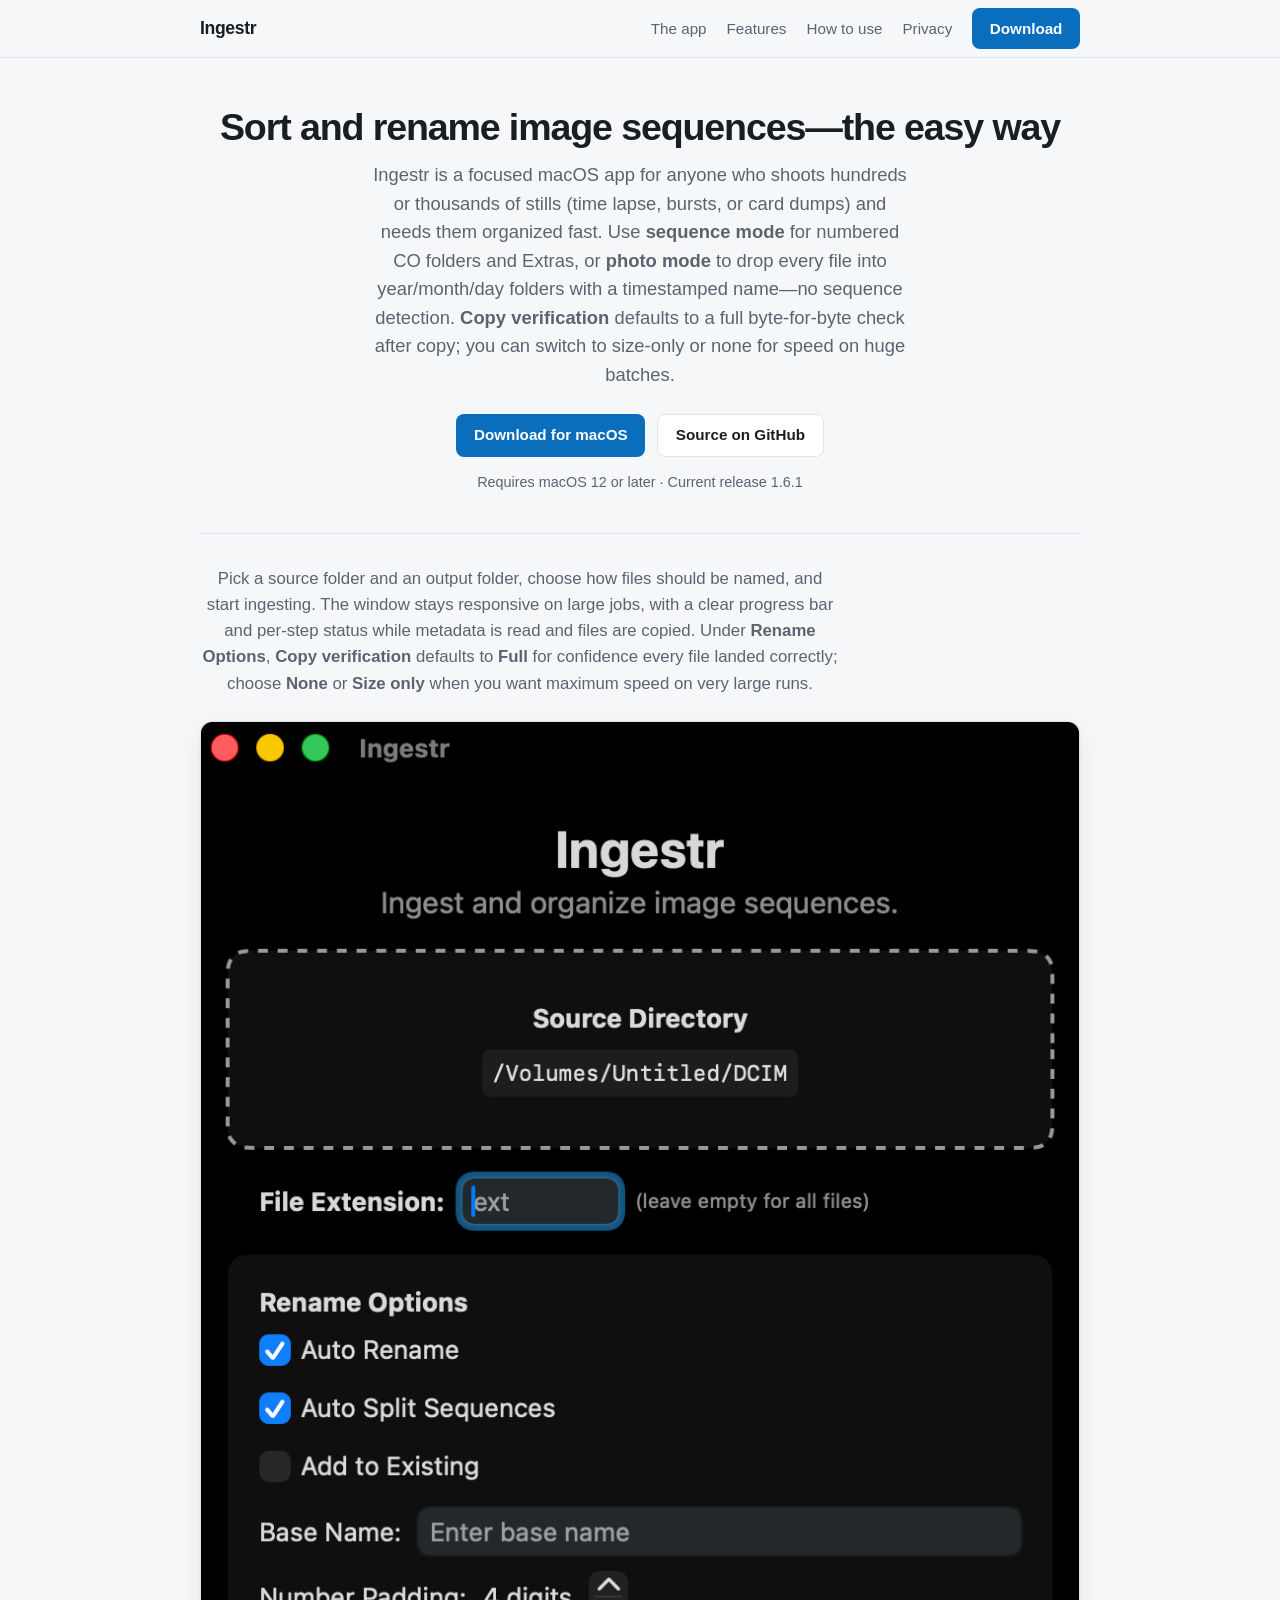
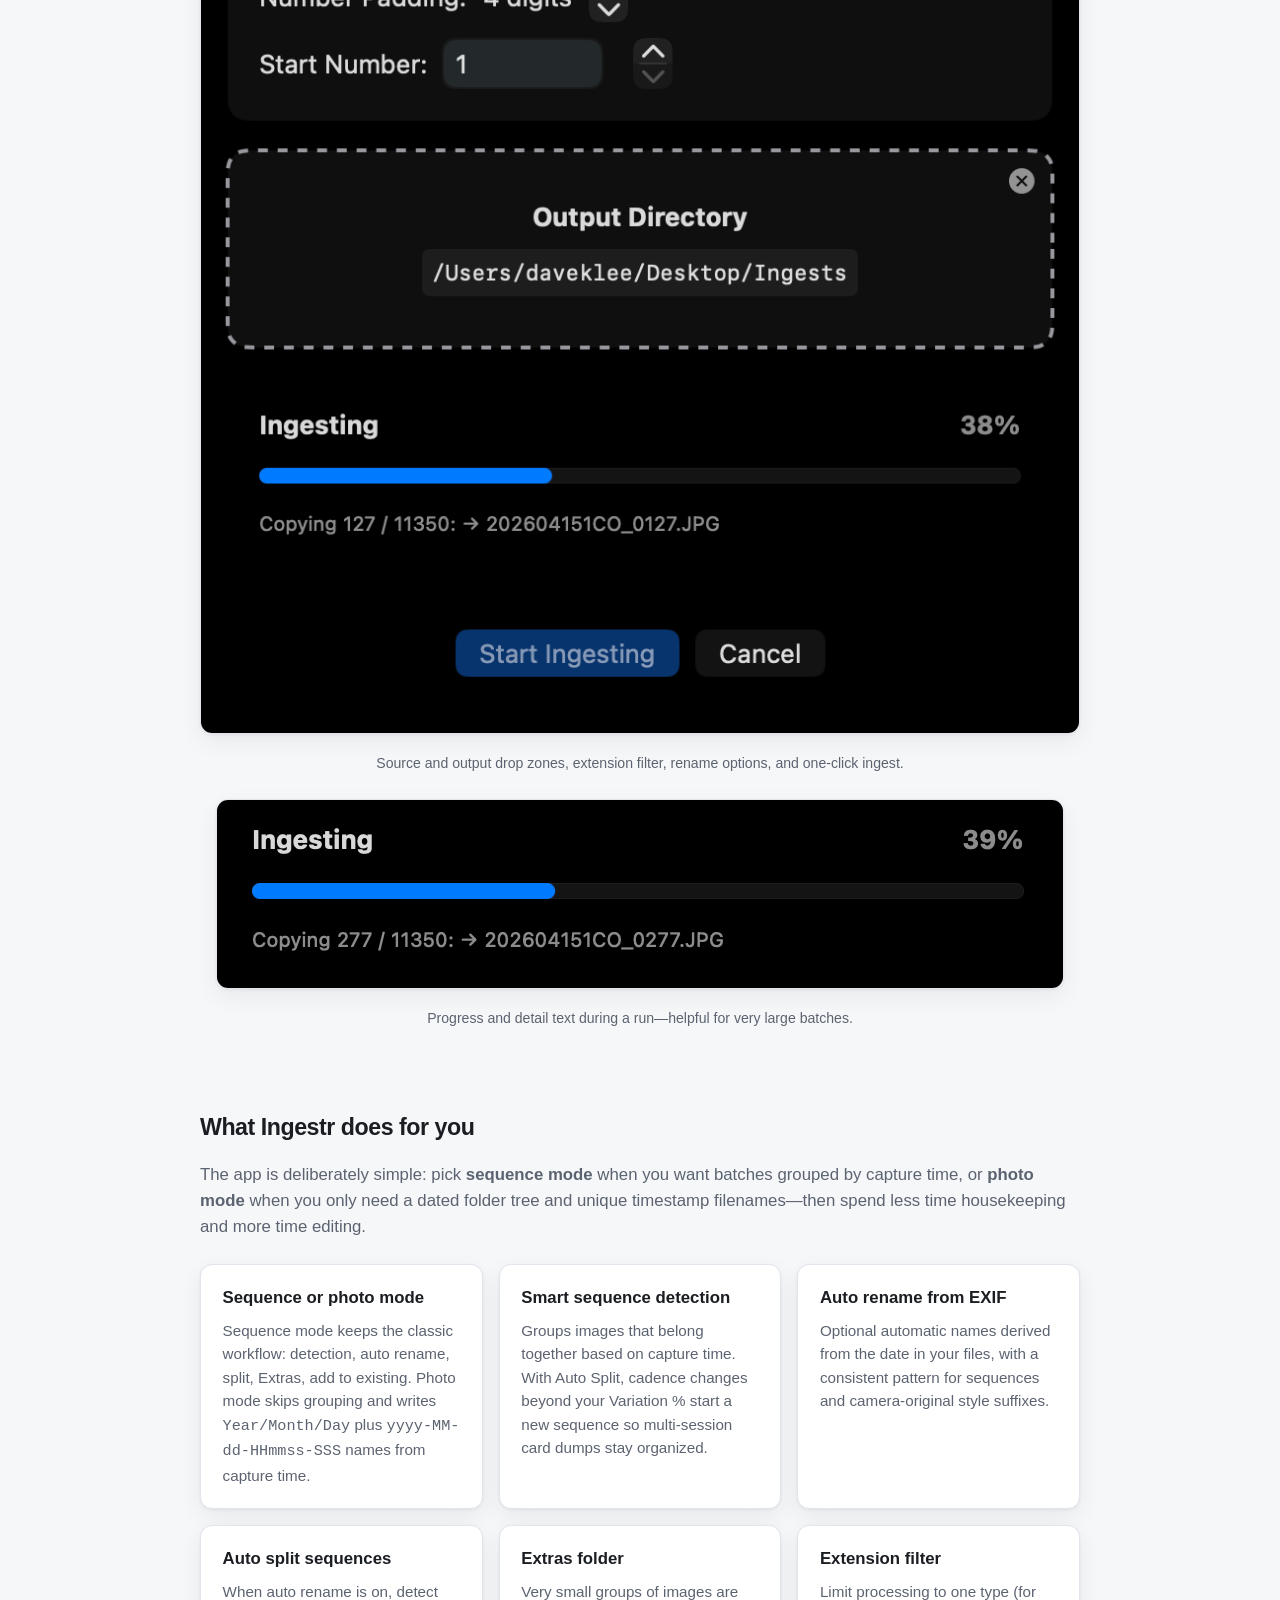
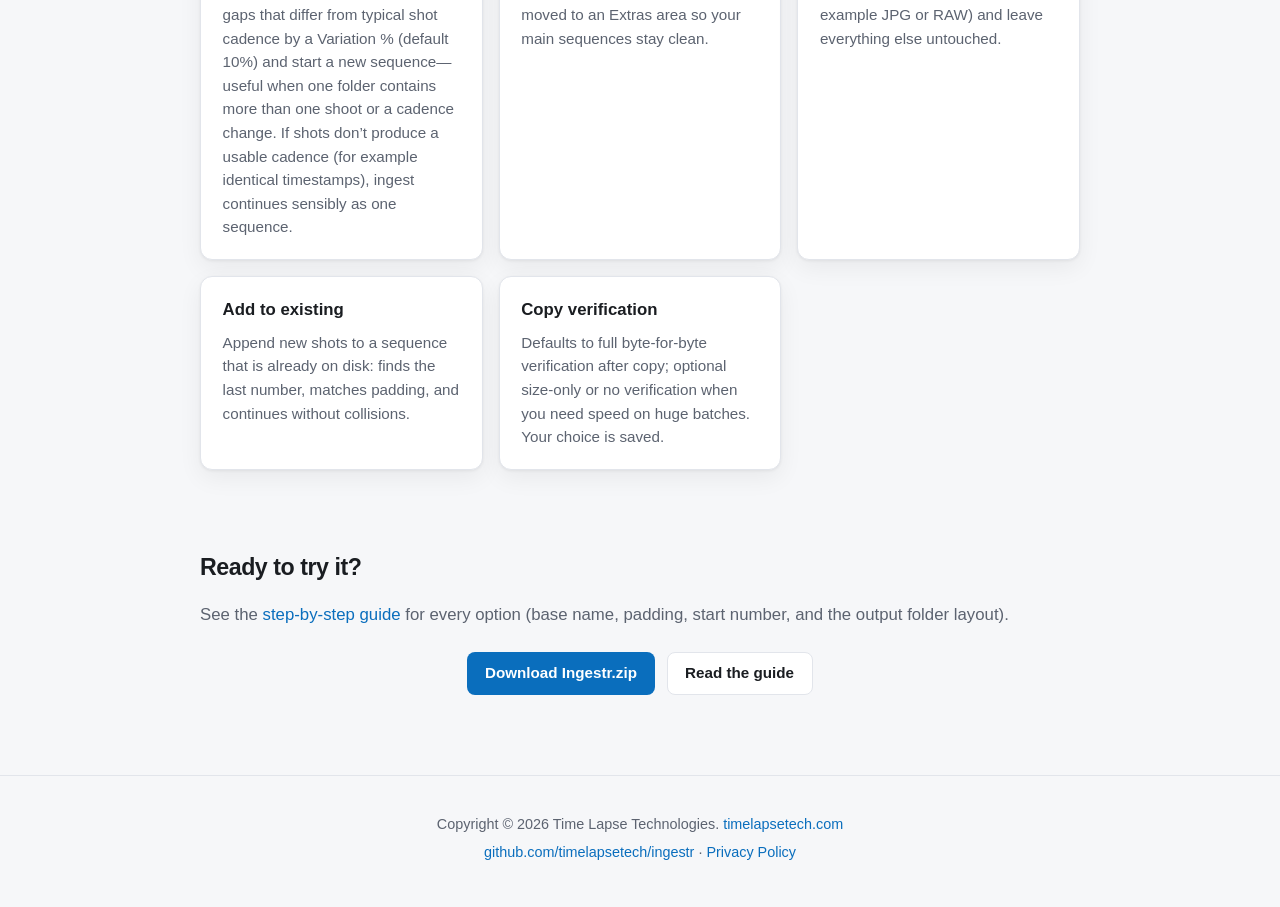
==== commit 91a50025: "Release 1.6.1 with fixes for cadence break detection and date sets" ====
--- a/docs/index.html
+++ b/docs/index.html
@@ -32,7 +32,7 @@
           <a class="btn btn-primary" href="https://github.com/timelapsetech/ingestr/releases/latest/download/Ingestr.zip">Download for macOS</a>
           <a class="btn btn-secondary" href="https://github.com/timelapsetech/ingestr">Source on GitHub</a>
         </div>
-        <p class="hero-meta">Requires macOS 12 or later · Current release 1.6</p>
+        <p class="hero-meta">Requires macOS 12 or later · Current release 1.6.1</p>
 
         <div id="app" class="app-preview">
           <p class="lead app-preview-lead">
